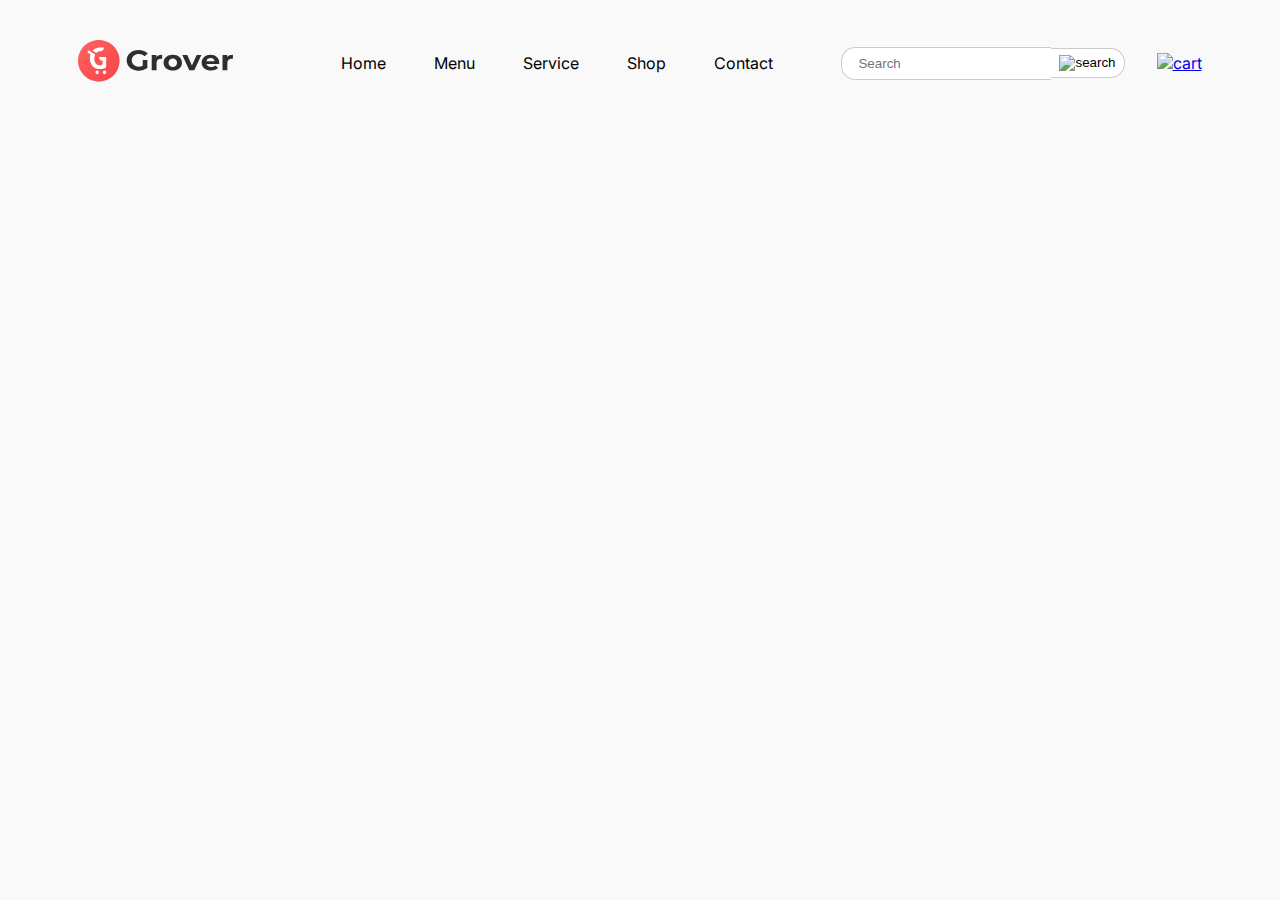
==== index.html @ 5255e9ad "enable toggle menu" ====
<!DOCTYPE html>
<html lang="en">
  <head>
    <meta charset="UTF-8" />
    <meta name="viewport" content="width=device-width, initial-scale=1.0" />
    <title>Grocer</title>
    <link rel="preconnect" href="https://fonts.googleapis.com" />
    <link rel="preconnect" href="https://fonts.gstatic.com" crossorigin />
    <link
      href="https://fonts.googleapis.com/css2?family=Inter:wght@200;300;400&display=swap"
      rel="stylesheet"
    />
    <link rel="preconnect" href="https://fonts.googleapis.com" />
    <link rel="preconnect" href="https://fonts.gstatic.com" crossorigin />
    <link
      href="https://fonts.googleapis.com/css2?family=Inter:wght@200;300;400&family=Poppins:wght@200;300&display=swap"
      rel="stylesheet"
    />
    <link rel="preconnect" href="https://fonts.googleapis.com" />
    <link rel="preconnect" href="https://fonts.gstatic.com" crossorigin />
    <link
      href="https://fonts.googleapis.com/css2?family=Poppins:wght@200;300;400;500;600;700&display=swap"
      rel="stylesheet"
    />
    <link rel="stylesheet" href="/styles.css" />
  </head>
  <body>
    <!-- Navigation -->
    <nav class="nav">
       <div class="nav__container">
        <div class="nav__wrapper">
          <div class="logo">
            <a href="index.html">
              <img src="public\images\logo.svg" alt="logo" />
            </a>
          </div>
          <div class="hamburger">
            <div class="line"></div>
            <div class="line short"></div>
            <div class="line"></div>
          </div>
          <div class="nav-links">
            <ul>
              <li><a href="index.html" class="home__link">Home</a></li>
              <li><a href="products.html">Menu</a></li>
              <li><a href="about.html">Service</a></li>
              <li><a href="about.html">Shop</a></li>
              <li><a href="contact.html">Contact</a></li>
            </ul>
          </div>
          <div class="search-cart">
            <div class="search">
              <input type="text" class="search__input" placeholder="Search" />
              <button class="search-icon">
                <img src="public\images\icon.svg" alt="search" />
              </button>
            </div>
            <div class="cart">
              <a href="#"><img src="public\images\cart.svg" alt="cart"/></a>
            </div>
          </div>
        </div>
       </div>
    </nav>

    <!-- Hero Section -->

    <!-- <div class="hero-section">
      <div class="right-hero-section">
        <div class="intro-feature">
          <p>
            More than Faster
          </p>
          <div>
            <img class="pear" src="public\images\pear.svg" alt="" />
          </div>
        </div>
        <div class="hero-text">
          <div>
            <h1 class="hero-large-text">
              Groceries <br />
              delivered in as <br />
              little as <span class="red-text">2 hours</span>
            </h1>
          </div>
          <div>
            <p class="light-text">
              Grocen atssures fresh grocery every morning to your <br />
              family without getting out in this pandemic.
            </p>
          </div>
        </div>
        <div class="call-to-action">
          <button class="order-button">Order Now</button>
          <div class="play">
            <div class="play-button">
              <button class="play-wrapper">
                <img
                  class="play-button"
                  src="public\images\button-play.png"
                  alt="play-button"
                />
              </button>
            </div>
            <h2>Order Process</h2>
          </div>
        </div>
      </div>
      <div class="hero-image">
        <img src="public\images\heero-image.png" alt="hero-image" />
      </div>
    </div> -->

    <!-- Features Section -->
    <!-- <div class="features">
      <div class="feature-container">
        <div class="feature__intro">
          <p>What we Serve</p>
        </div>
        <div class="feature__intro">
          <h2>
            fruit and vegetable delivered <br />
            to your home
          </h2>
        </div>
        <div class="features__wrapper">
          <div class="feature__item">
            <div class="feature__image">
              <img src="public\images\feature-1.svg" alt="feature-1" />
            </div>
            <div class="feature__text">
              <h3>Free shipping</h3>
              <p>
                Enjoy Order in a hand using the <br />
                fresness of groceries
              </p>
            </div>
          </div>
          <div class="skewed">
            <div class="feature__item" id="middle__box">
              <div class="feature__image">
                <img src="public\images\feature-2.svg" alt="feature-2" />
              </div>
              <div class="feature__text">
                <h3>100% Organic</h3>
                <p>
                  Get your healthy foods & snacks <br />
                  delivered at your doorsteps
                </p>
              </div>
              <div class="skewed__box"></div>
            </div>
          </div>
          <div class="feature__item">
            <div class="feature__image">
              <img src="public\images\feature-3.svg" alt="feature-3" />
            </div>
            <div class="feature__text">
              <h3>Secure checkout</h3>
              <p>
                If you get rotten items - return <br />
                immediately to us.
              </p>
            </div>
          </div>
        </div>
      </div>
    </div> -->

    <!-- Products Section -->
    <!-- <div class="why__choose">
      <div class="right__image">
        <img
          class="choose__image"
          src="public\images\choose-us.png"
          alt="why-choose"
        />
      </div>
      <div class="why__choose__text">
        <h1 class="why__choose__text__title">Why Choose Us?.</h1>
        <h1 class="why__choose__text__subtitle">
          Find Favorites and <br />
          Discover New Ones
        </h1>
        <div class="desc__text__wrapper">
          <span class="styled_choice">Freshness Delivered</span> : Enjoy premium
          quality fruits and vegetables straight to your doorstep, sourced for
          ultimate freshness.

          <span class="styled_choice">Organic & Healthy Choices</span> : Elevate
          your well-being with 100% organic and nutritious foods, delivered
          hassle-free.

          <span class="styled_choice">Fast & Reliable Service</span> :
          Experience the convenience of 2-hour delivery and secure checkout for
          a seamless shopping journey.
        </div>
        <div class="call-to-action-choice">
          <button class="order-button-choice">Explore Now</button>
        </div>
      </div>
    </div> -->

    <!--Delivery Section -->
    <!-- <div class="delivery__section">
      <div class="left__section">
        <div class="intro__feature">
          <h2>HOME DELIVERY</h2>
        </div>
        <div class="intro__title">
          <h3>
            Sit at Home We Will <br />
            Take Care Your Order
          </h3>
        </div>
        <div class="delivery__body__text">
          <p>
            At vero eos et accusamus et iusto odio dignissimos<br />
            ducimus qui blanditiis praesentium voluptatum <br />
            deleniti atque corrupti quos
          </p>
        </div>
        <div class="delivery__callTo__action">
          <button>
            Explore Now
          </button>
        </div>
      </div>
      <div class="right__section">
        <img
          class="cheece__image"
          src="public\images\image and card.png"
          alt="cheese"
        />
        <div class="bike__delivery">
          <img src="public\images\bike-delivery.png" alt="bike-delivery" />
        </div>
      </div>
    </div> -->

    <!-- Call to action Section -->
    <!-- <div class="CTA">
      <div class="CTA__wrapper">
        <div class="phone__photo">
          <img src="public\images\mobile mockup.png" alt="mobile mockup" />
        </div>
        <div class="download__details">
          <div class="download__intro">
            <h3>Download our app</h3>
          </div>
          <div class="download__title">
            <h3>
              Get the Groceries app <br />
              order more easily.
            </h3>
          </div>
          <div class="download__body__text">
            <p>
              Lorem ipsum dolor sit amet, consectetur adipiscing <br />
              elit, sed do eiusmod tempor incididunt ut.
            </p>
          </div>
          <div class="download__callTo__action">
            <button>
              <img src="public\images\app-store.svg" alt="app-store" />
              <h3>App Store</h3>
            </button>
            <button>
              <img src="public\images\play-store.svg" alt="play-store" />
              <h3>
                Play Store
              </h3>
            </button>
          </div>
        </div>
      </div>
    </div> -->

    <!-- Footer -->
    <!-- <footer>
      <div class="footer">
        <div class="footer__links">
          <div>
            <a href="index.html">
              <img src="public\images\logo.svg" alt="logo" />
            </a>
            <p class="footer__text">
              Fast delivery, which is active all<br />
              over the world, serves with many <br />
              transportation vehicles.
            </p>
          </div>
          <div>
            <h3 class="footer__title">Company</h3>
            <div class="footer__links">
              <ul>
                <li><a href="#">About us</a></li>
                <li><a href="#">Blog</a></li>
                <li><a href="#">All Products</a></li>
                <li><a href="#">Locations Map</a></li>
              </ul>
            </div>
          </div>
          <div>
            <h3 class="footer__title">Services</h3>
            <div class="footer__links">
              <ul>
                <li><a href="#">Order tracking</a></li>
                <li><a href="#">Wish list</a></li>
                <li><a href="#">Support</a></li>
                <li><a href="#">My Account</a></li>
              </ul>
            </div>
          </div>
          <div>
            <h3 class="footer__title">Get in Touch</h3>
            <p>
              Subscribe to our weekly Newsletter <br />
              and receive updates via email.
            </p>
            <form action="" class="footer__form">
              <input
                type="email"
                placeholder="Enter your email"
                class="footer__input"
              />
              <button class="footer__button">Subscribe</button>
            </form>
          </div>
        </div>
        <hr />
        <div class="copyright">
          <p>© 2023 Grocer. All Rights Reserved.</p>
          <div class="terms__privacy">
            <a href="#">Terms & Conditions</a>
            <a href="#">Privacy Policy</a>
          </div>
        </div>
      </div>
    </footer> -->

    <!-- Scripts -->
    <script src="index.js"></script>
  </body>
</html>
---- styles.css ----
body {
  margin: 0;
  padding: 0;
  font-family: "inter", sans-serif;
  min-height: 100vh;
  background-color: #f9f9fa;
  overflow-x: hidden;
}

.nav{
  display: flex;
  justify-content: center;
  align-items: center;
}
.nav__container{
  padding-bottom: 2rem;
  max-width: 90%;

}

.nav__wrapper{
display: flex;
justify-content: space-between;
align-items: center;
gap: 14rem;
padding-top: 2rem;
width: 100%;

}
.home__link{
  color: #F55253;
}

.hamburger{
  display: none;
}
.line{
  width: 30px;
  height: 3px;
  background-color:#F55253;
  margin: 5px;
  border-radius: 5px;
}
.hamburger .short{
  width: 24px;
  margin-left: auto; 
}
.search-cart{
  display: flex;
  justify-content: space-between;
  align-items: center;
  gap: 2rem;
}
.search{
  display: flex;
  justify-content: space-between;
  align-items: center;
  gap: 0;
}
.search__input{
  border: 1px solid #ccc;
  padding: 0.5rem 1rem;
  border-top-left-radius: 0.9rem;
  border-bottom-left-radius: 0.9rem;
  outline: none;
  border-right: none;
}

.search-icon{
  padding: 0.4rem 0.5rem;
  border-top-right-radius: 0.9rem;
  border-bottom-right-radius: 0.9rem;
  cursor: pointer;
  border: 1px solid #ccc;
  outline: none;
  background-color: white;
  border-left: none;
}


.nav-links ul {
  display: flex;
  align-items: center;
  justify-content: space-between;
  gap: 1.25rem;
}

.nav-links ul li {
  list-style: none;
  padding-top: 5px;
  padding-bottom: 5px;
  padding-left: 1.25rem;
  padding-right: 1.25rem;
}
.nav-links ul a {
  text-decoration: none;
  color: black;
}

.nav-links ul li a {
  text-decoration: none;
  color: black;
}

.home-title {
  margin-left: 9%;
  margin-top: 50px;
}
.intro-feature{
  display: flex;
  justify-content: space-between;
  align-items: center;
  max-width: 14rem;
  gap: 1rem;
  background: #FDECEC;
  padding-left: 1rem;
  padding-right: 1rem;
  position: relative;
  border-radius: 1.5rem;
  font-family: Poppins;
  font-style: normal;
  font-weight: 500;

}
.pear{
position: absolute;
top: 0.5rem;
right: 0.5rem;
}
.hero-section{
  display: flex;
  justify-content: space-between;
  align-items: center;
  gap: 9rem;
  margin-top: 5rem;
  padding-bottom: 4.8rem;
  max-width: 80%;
  margin: 0 auto;
 
}
.right-hero-section{
  display: flex;
  flex-direction: column;
 
}
.red-text{
  color: #F54748;
}
.hero-large-text{
color: #2E2E2E;
font-family: Poppins;
font-size: 4.6rem;
font-style: normal;
font-weight: 700;
line-height: 88px; /* 118.919% */
letter-spacing: -0.74px;
}

.light-text{
  color: #676767;
font-family: Poppins;
font-size: 1.1rem;
font-style: normal;
font-weight: 400;
line-height: 30px; /* 166.667% */
letter-spacing: 0.09px;
}
.call-to-action{
  display: flex;
  justify-content: space-between;
  align-items: center;
  margin-top: 5rem;
}
.order-button{
  background: #F86061;
border-radius: 1.5rem;
padding: 1rem 2rem;
color: white;
border: none;
}

.play-button{
  border-radius: 50%;
  width: 70px;
height: 70px;
flex-shrink: 0;
border: none;
}

.play-wrapper{
  background:#ffffff;
  border:none
}
.play{
  display: flex;
  padding-right: 6rem;
}
.features{
  background: #FEF5F5; 
  padding-top: 6.25rem;
  padding-bottom: 8.25rem;
}

.feature-container{
  max-width: 80%;
  margin: 0 auto;
}
.feature__intro{
 text-align: center;
}
.feature__intro p{
  color: #F54748;
}
.feature__intro h2{
  color: #2E2E2E;
text-align: center;
font-family: Poppins;
font-size: 2.5rem;
font-style: normal;
font-weight: 700;
line-height: 54px; /* 135% */
text-transform: capitalize;
}
.features__wrapper{
  display: flex;
  justify-content: center;
  gap: 14rem;
  align-items:center;
}
.feature__item{
  background-color: #ffffff;
  display: flex;
  flex-direction: column;
  justify-content: center;
  align-items: center;
  padding-top: 3.3rem;
  padding-bottom: 3.3rem;
  height: 100%;
  border-radius: 0.9rem;
  border-radius: 12px;
box-shadow: 0px 40px 120px 0px rgba(50, 8, 8, 0.06);
position: relative;
}
.feature__image{
  margin-left: auto;
  margin-right: auto;
}
.feature__image img{
  width: 80px;
  height: 70px;
}
.feature__text{
  text-align: center;
  padding-left: 1.5rem;
  padding-right: 1.5rem;
  padding-bottom: 1.5rem;
}
#middle__box {
 position: relative;
}
.skewed__box {
  position: absolute;
  border-radius: 0.75rem;
  width: 310px;
  height: 334px;
  top: 0;
  left: 1rem;
  transform: rotate(-3deg);
  z-index: -1;
}

.skewed__box::before {
  content: "";
  position: absolute;
  top: 0;
  left: 0;
  width: 100%;
  height: 100%;
  border-radius: inherit;
  background: #FE6A6A;
  z-index: -1;
}

.why__choose{
  display: flex;
  max-width: 80%;
  margin: 0 auto;
  padding-top: 5.5rem;
  gap: 9rem;
  align-items: center;
  padding-bottom: 5.5rem;
}
.choose__image{
  margin-left: auto;
  margin-right: auto;
  max-width: 48rem;
  max-height: 32rem;
  border-radius: 2rem;
}
.why__choose__text__title{
  color: #03A66B;
  font-family: Poppins;
  font-size: 1.5rem;
  font-style: normal;
  font-weight: 700;
  line-height: 54px; /* 135% */
  text-transform: capitalize;
}

.why__choose__text__subtitle{
  color: #2E2E2E;
font-family: Poppins;
font-size: 40px;
font-style: normal;
font-weight: 700;
line-height: 54px; /* 135% */
text-transform: capitalize;
}
 .desc__text__wrapper{
  max-width: 30rem;
 }

.styled_choice{
  color: #F54748;
}
.order-button-choice{
  background: #F86061;
  border-radius: 1rem;
  padding: 1rem 2rem;
  color: white;
  border: none;
  margin-top: 2rem;
}

/* deliver section */
.delivery__section{
  display: flex;
  max-width: 80%;
  margin: 0 auto;
  padding-top: 5.5rem;
  gap: 9rem;
  align-items: center;
  padding-bottom: 5.5rem;
}
.intro__feature{
  color: #F9BA45;
  font-family: "inter", sans-serif;
font-size: 1.1rem;
font-style: normal;
font-weight: 400;
line-height: 24px; /* 133.333% */
letter-spacing: 0.18px;
}
.intro__title{
  color: #2E2E2E;
font-family: Poppins;
font-size: 2.5rem;
font-style: normal;
font-weight: 700;
line-height: 54px; /* 135% */
text-transform: capitalize;
}
.delivery__body__text{
  color: #676767;
font-family: Poppins;
font-size: 1.13rem;
font-style: normal;
font-weight: 400;
line-height: 1.8rem; /* 166.667% */
}
.delivery__callTo__action button{
  border-radius: 12px;
border: 1.5px solid #F86061;
padding: 1rem 2rem;
margin-top: 2rem;
background-color: #ffffff;
}
.cheese__image{
  max-width: 42.7rem;
  max-height: 41.4rem;
}
.right__section{
  position: relative;
}
.bike__delivery{
  position: absolute;
  width: 10.4rem;
  height: 14rem;
  top: 7rem;
  left: -8rem;
}

/* Call to Action Section */
.CTA{
 
    background: #FEF5F5; 
    padding-top: 6.25rem;
    padding-bottom: 8.25rem;
}
.CTA__wrapper{
  max-width: 80%;
    margin: 0 auto;
    display: flex;
    justify-content: center;
    align-items: center;
    gap: 30rem;
}
.download__intro{
color: #F54748;
font-family: "inter", sans-serif;
font-size: 1.1rem;
font-style: normal;
font-weight: 400;
line-height: 24px; /* 133.333% */
letter-spacing: 0.18px;
}
.download__title{
  color: #2E2E2E;
  font-family: Poppins;
  font-size: 2.5rem;
  font-style: normal;
  font-weight: 700;
  line-height: 54px; /* 135% */
  text-transform: capitalize;
}
.download__body__text{
  color: #676767;
font-family: Poppins;
font-size: 1.13rem;
font-style: normal;
font-weight: 400;
line-height: 1.8rem; /* 166.667% */
}
.download__callTo__action{
  display: flex;
  justify-content: space-between;
  align-items: center;
  gap: 2rem;
}
.download__callTo__action button{
  border-radius: 12px;
  border: 1.5px solid #EEDCDC;
  background: #FEF5F5; 
  padding: 0.6rem 2rem;
  display: flex;
  gap: 2rem;
}
.footer{
  max-width: 80%;
  margin: 0 auto;
  padding-top: 6.25rem;
  padding-bottom: 3.25rem;
}
.footer__links{
  display: flex;
  gap: 10rem;
  justify-content: center;
  color: #676767;
  font-family: Poppins;
  padding-bottom: 3rem;
}
/* .footer__title{
  text-align: center;
} */
.footer__links ul{
  display: flex;
  flex-direction: column;
  gap: 1rem;
  padding-left: 0;
}
.footer__links ul li{
  list-style: none;
 
}
.footer__links ul li a{
text-decoration: none;
 color: #676767;
font-family: Poppins;
font-size: 0.9rem;
font-style: normal;
font-weight: 400;
line-height: 1.8rem; /* 166.667% */
}
.footer__form{
  display: flex;
  justify-content: center;
  align-items: center;
  gap: 0;
  margin-top: 2rem;
}

.footer__form input{
 padding: 0.5rem 1rem;
  border-top-left-radius: 1rem;
  border-bottom-left-radius: 1rem;
  outline: none;
  border-right: none;
  border: 1px solid #ccc;
}
.footer__form button{
  padding: 0.5rem 1rem;
  border-top-right-radius: 1rem;
  border-bottom-right-radius: 1rem;
  outline: none;
  border-left: none;
  border: 1px solid #ccc;
  background-color: #FEF5F5;
  cursor: pointer;
}
hr{
  background: #ECECEC;
  opacity: 0.5;
}
.copyright{
  color: #676767;
  display: flex;
  justify-content: center;
  align-items: center;
  gap: 43rem;
  padding-top: 2rem;
}
.terms__privacy{
  display: flex;
  justify-content: center;
  align-items: center;
  gap: 2rem;
}
.terms__privacy a{
  text-decoration: none;
  color: #676767;
}
 

@media (max-width: 1536px){
  .nav__wrapper{
    gap: 5rem;
  }
  .nav-links ul{
    gap: 0.7rem;
  }
  .search-cart{

  }
}


@media (max-width: 1280px){
  .nav__wrapper{
    gap: 3rem;
  }
  .nav-links ul{
    gap: 0.5rem;
  }

  .search-cart{

  }
}

@media (max-width: 1024px){
  .nav__wrapper{
    gap: 2rem;
  }
  .search-cart{
   position: absolute;
   top: 7rem;
   left: 33%;
  }

}

@media (max-width: 768px){
 
}  
 

@media (max-width: 648px){
  .hamburger{
    display: block;
    cursor: pointer;
  }
    .nav__wrapper{
     gap: 8rem;
      
    }
    .nav-links{
      position: fixed;
      top: 0;
      left: 0;
      height: 0;
      width: 100%;
      background-color: #03A66B;
      z-index: -1;
      transition: all 0.5s ease-in;
    }
    .nav-links.open{
      height: 100vh;
    }
    .nav-links ul{
      display: none;
      position: absolute;
      top: 5rem;
      left: 18%;
      display: block;
      text-align: center;
      transition: all 0.5s ease-in;
      opacity: 0;
    }
    
    .nav-links.open ul{
      display: block;
      opacity: 1;
    }

    .nav-links ul li{
      padding: 2rem;
      transition: all 0.3s ease-in;
    }
   
    .nav-links ul li a{
      color: white;
      font-size: 1.5rem;
      line-height: 1.8rem;
    }

    .search-cart{
      display: none;
      position: absolute;
      top: 6rem;
      left: 14%;
     }
}

@media (max-width: 330px){
  .nav__wrapper{
    gap: 6rem;
  }
  .search-cart{
    position: absolute;
    top: 6rem;
    left: 6%;
    width: 10rem;
   }
}  









































.contact-wrapper {
  margin-left: 9%;
  margin-top: 50px;
  width: 35%;
}

.input-fields {
  display: flex;
  flex-wrap: wrap;
  gap: 10px;
  margin-bottom: 10px;
}
#nameField {
  width: 300px;
  height: 30px;
  border-radius: 5px;
  border: 1px solid #ccc;
  padding-left: 10px;
  margin-bottom: 10px;
}
#emailField {
  width: 300px;
  height: 30px;
  border-radius: 5px;
  border: 1px solid #ccc;
  padding-left: 10px;
  margin-bottom: 10px;
}

#messageField {
  width: 98%;
  height: 100px;
  border-radius: 5px;
  border: 1px solid #ccc;
  padding-left: 10px;
  margin-bottom: 2px;
}

#btn {
  width: 100px;
  height: 30px;
  border-radius: 5px;
  border: 1px solid #ccc;
  background-color: #b4e4ff;
  color: white;
  cursor: pointer;
}

#btn:hover {
  background-color: #a3d4f5;
  color: white;
}

/* Media Queries */
@media screen and (max-width: 768px) {
  .contact-wrapper {
    width: 100%;
  }
  #messageField {
    width: 78%;
  }
}
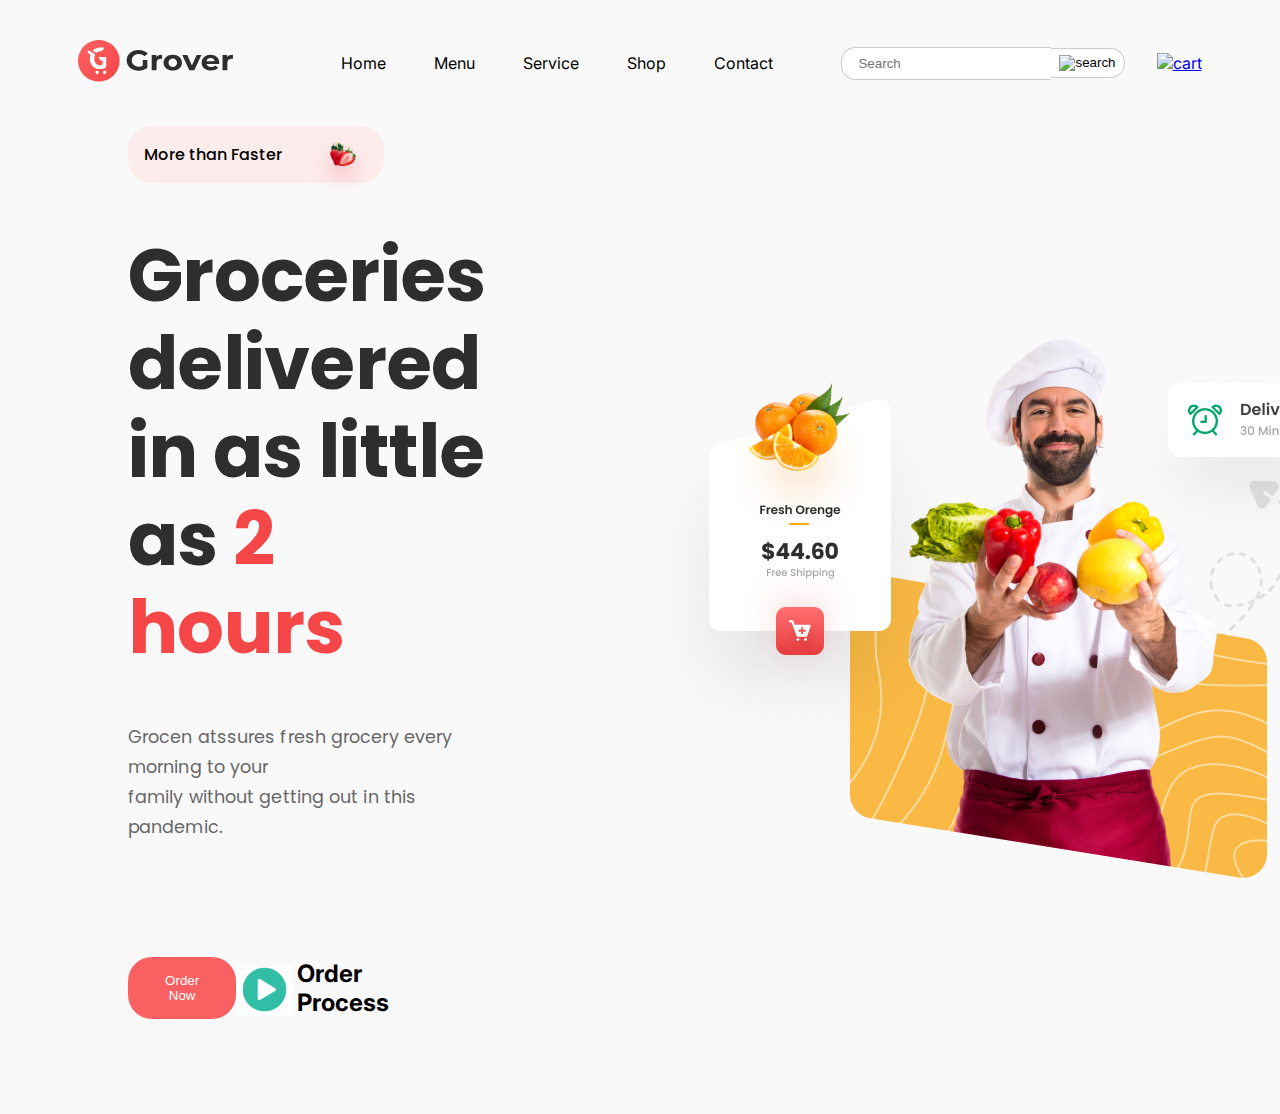
==== commit 41f8f104: "finish up small screen responsiveness" ====
--- a/index.html
+++ b/index.html
@@ -65,7 +65,7 @@
 
     <!-- Hero Section -->
 
-    <!-- <div class="hero-section">
+    <div class="hero-section">
       <div class="right-hero-section">
         <div class="intro-feature">
           <p>
@@ -79,7 +79,7 @@
           <div>
             <h1 class="hero-large-text">
               Groceries <br />
-              delivered in as <br />
+              delivered in as 
               little as <span class="red-text">2 hours</span>
             </h1>
           </div>
@@ -97,7 +97,7 @@
               <button class="play-wrapper">
                 <img
                   class="play-button"
-                  src="public\images\button-play.png"
+                  src="public\images\play-64.png"
                   alt="play-button"
                 />
               </button>
@@ -106,10 +106,10 @@
           </div>
         </div>
       </div>
-      <div class="hero-image">
-        <img src="public\images\heero-image.png" alt="hero-image" />
-      </div>
-    </div> -->
+      <div class="hero-image-wrapper">
+        <img src="public\images\heero-image.png" alt="hero-image"  class="hero-image"/>
+      </div>
+    </div>
 
     <!-- Features Section -->
     <!-- <div class="features">
--- a/styles.css
+++ b/styles.css
@@ -178,23 +178,24 @@
 color: white;
 border: none;
 }
-
+.play{
+  display: flex;
+  padding-right: 6rem;
+  justify-content: center;
+  align-items: center;
+  gap: 1rem;
+}
 .play-button{
-  border-radius: 50%;
-  width: 70px;
-height: 70px;
-flex-shrink: 0;
-border: none;
+  width: 45px;
+ height: 45px;
 }
 
 .play-wrapper{
   background:#ffffff;
-  border:none
-}
-.play{
-  display: flex;
-  padding-right: 6rem;
-}
+  border:none;
+ 
+}
+
 .features{
   background: #FEF5F5; 
   padding-top: 6.25rem;
@@ -591,7 +592,7 @@
       width: 100%;
       background-color: #03A66B;
       z-index: -1;
-      transition: all 0.5s ease-in;
+      transition: all 0.3s ease-in;
     }
     .nav-links.open{
       height: 100vh;
@@ -624,11 +625,62 @@
     }
 
     .search-cart{
-      display: none;
       position: absolute;
       top: 6rem;
       left: 14%;
      }
+     .search-cart.open{
+        display: none;
+     }
+     .hero-section{
+       margin-top: 2rem;
+       flex-direction: column;
+        gap: 2rem;
+     }
+     .hero-large-text{
+        font-size: 2.5rem;
+        line-height: 2.8rem;
+      
+     }
+     .intro-feature{
+       display: none;
+     }
+     .hero-text{
+        display: flex;
+        flex-direction: column;
+        justify-content: center;
+        align-items: center;
+     }
+     .light-text{
+       font-size: 0.8rem;
+       max-width: 18rem;
+       line-height: 1.1rem;
+     }
+     .call-to-action{
+      margin-top: 1.5rem;
+     }
+      .order-button{
+        padding: 0.5rem 1.5rem;
+        font-size: 0.7rem;
+      }
+      .play{
+        padding-right: 0;
+      }
+      .play-button{
+        width: 35px;
+        height: 35px;
+      }
+      .play h2{
+        font-size: 1rem;
+        line-height: 1.8rem;
+      }
+      .hero-image-wrapper{
+        padding: 0 12rem;
+      }
+      .hero-image{
+        width: 28.5rem;
+        height: 20.7rem;
+      }
 }
 
 @media (max-width: 330px){
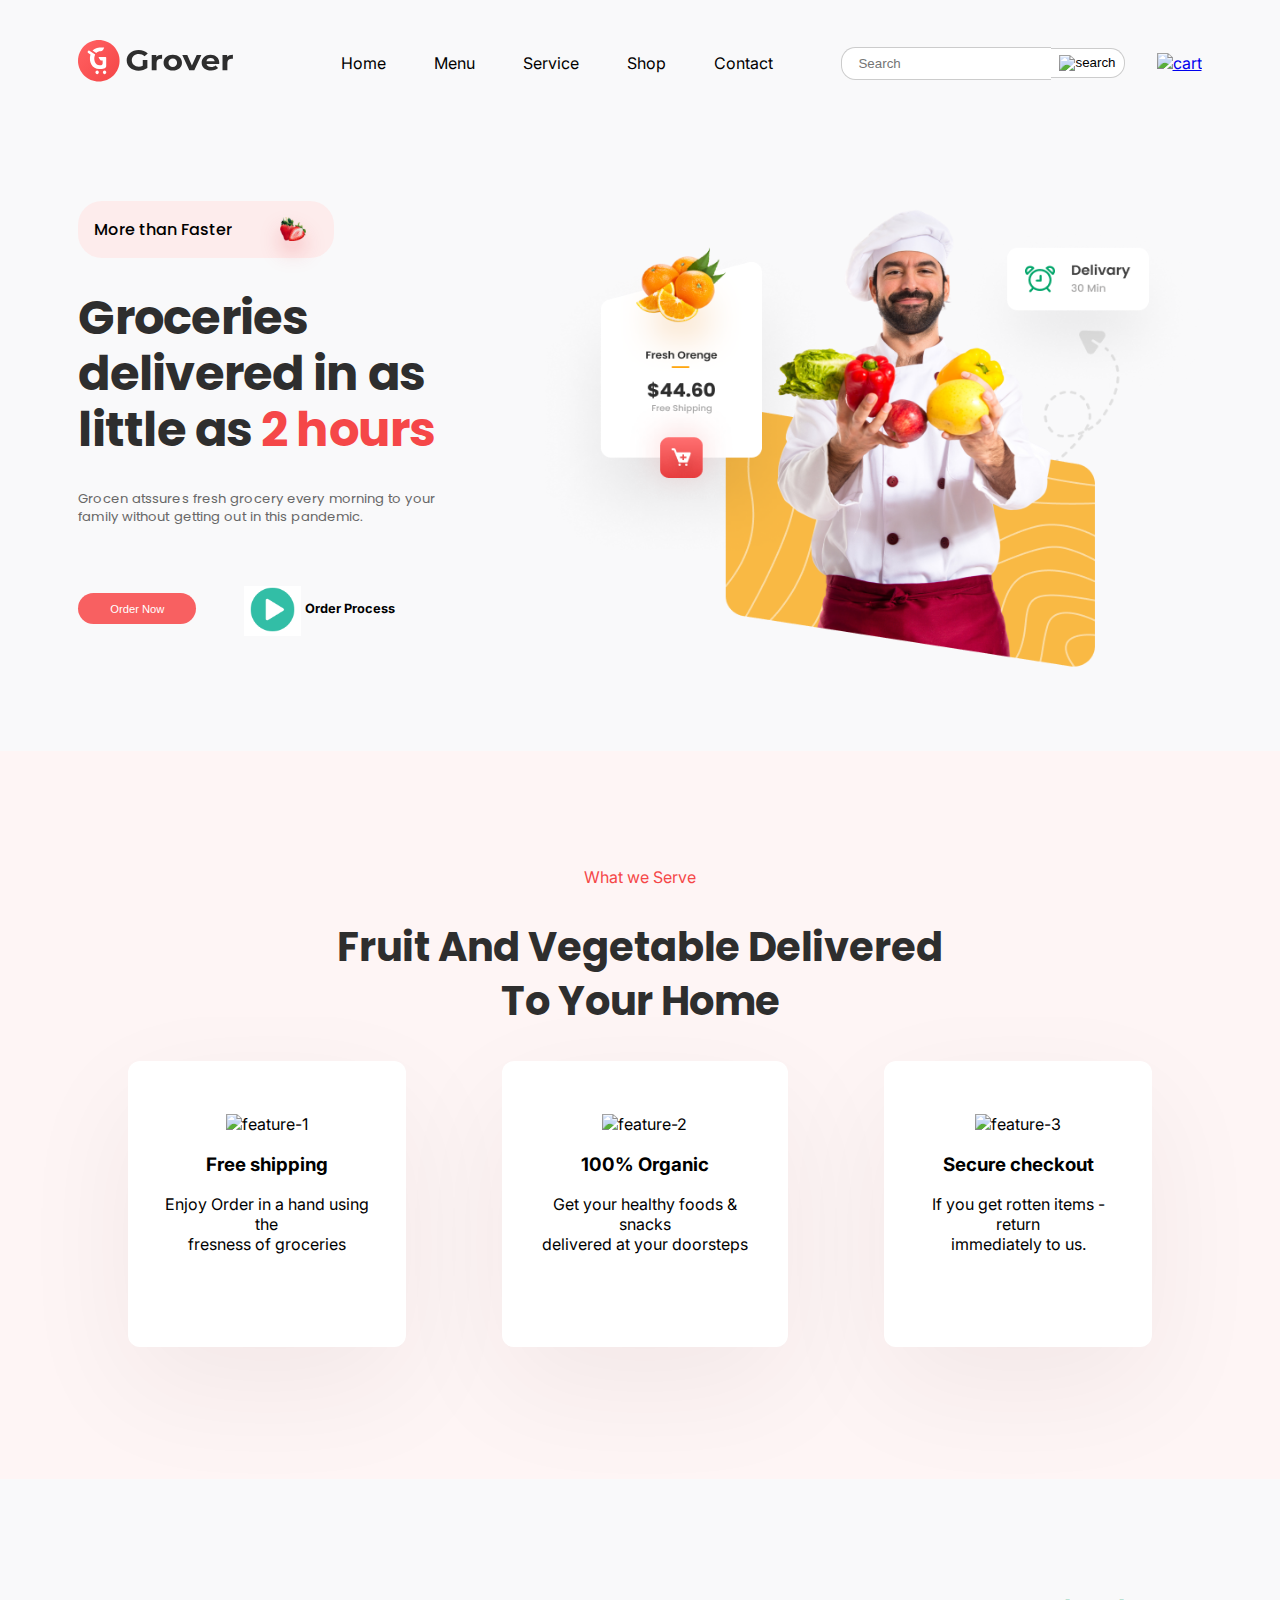
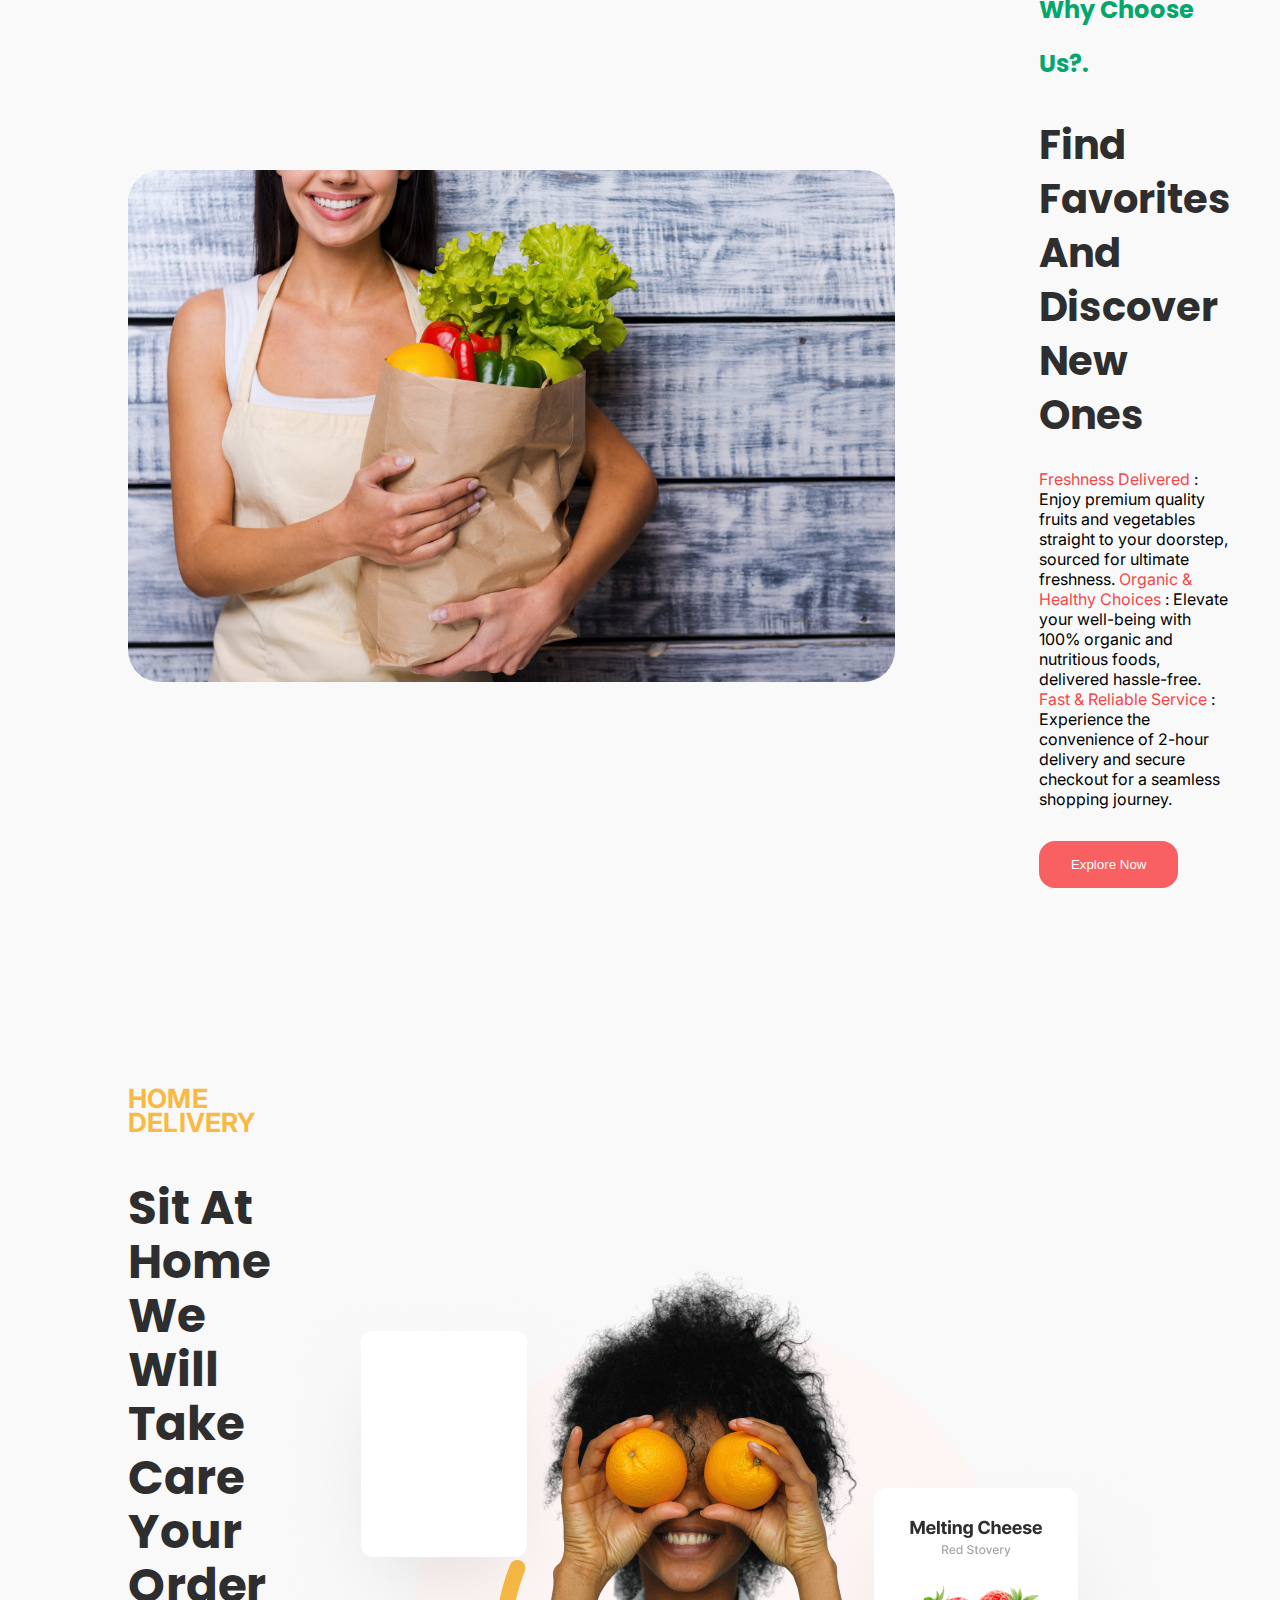
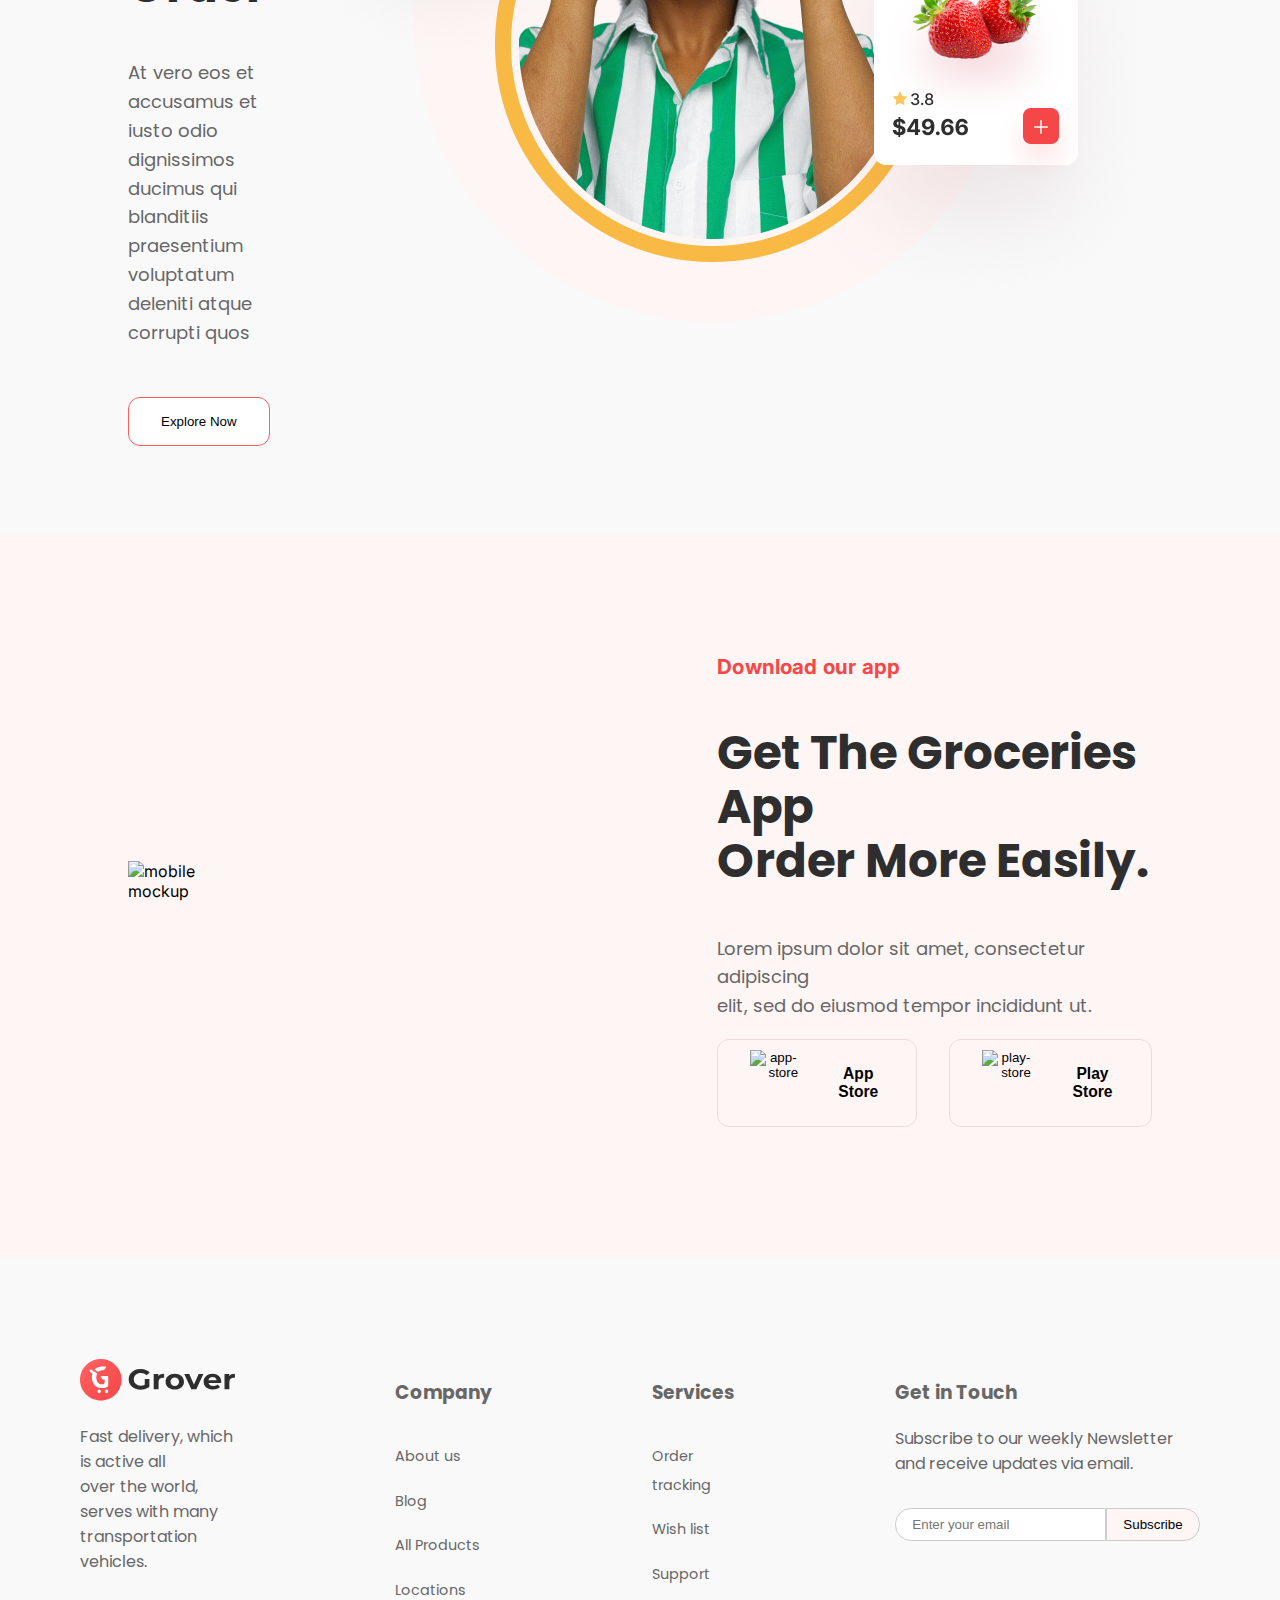
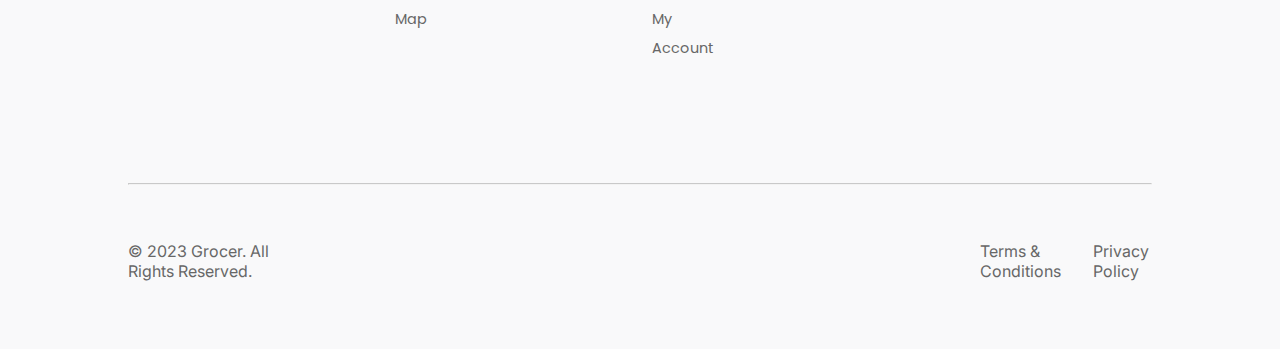
==== commit b2c43a6b: "removed skewed box in features section" ====
--- a/index.html
+++ b/index.html
@@ -112,7 +112,7 @@
     </div>
 
     <!-- Features Section -->
-    <!-- <div class="features">
+    <div class="features">
       <div class="feature-container">
         <div class="feature__intro">
           <p>What we Serve</p>
@@ -124,7 +124,7 @@
           </h2>
         </div>
         <div class="features__wrapper">
-          <div class="feature__item">
+          <div class="feature__item one">
             <div class="feature__image">
               <img src="public\images\feature-1.svg" alt="feature-1" />
             </div>
@@ -151,7 +151,7 @@
               <div class="skewed__box"></div>
             </div>
           </div>
-          <div class="feature__item">
+          <div class="feature__item three">
             <div class="feature__image">
               <img src="public\images\feature-3.svg" alt="feature-3" />
             </div>
@@ -165,10 +165,10 @@
           </div>
         </div>
       </div>
-    </div> -->
+    </div>
 
     <!-- Products Section -->
-    <!-- <div class="why__choose">
+    <div class="why__choose">
       <div class="right__image">
         <img
           class="choose__image"
@@ -199,10 +199,10 @@
           <button class="order-button-choice">Explore Now</button>
         </div>
       </div>
-    </div> -->
+    </div>
 
     <!--Delivery Section -->
-    <!-- <div class="delivery__section">
+    <div class="delivery__section">
       <div class="left__section">
         <div class="intro__feature">
           <h2>HOME DELIVERY</h2>
@@ -236,10 +236,10 @@
           <img src="public\images\bike-delivery.png" alt="bike-delivery" />
         </div>
       </div>
-    </div> -->
+    </div>
 
     <!-- Call to action Section -->
-    <!-- <div class="CTA">
+    <div class="CTA">
       <div class="CTA__wrapper">
         <div class="phone__photo">
           <img src="public\images\mobile mockup.png" alt="mobile mockup" />
@@ -274,10 +274,10 @@
           </div>
         </div>
       </div>
-    </div> -->
+    </div>
 
     <!-- Footer -->
-    <!-- <footer>
+    <footer>
       <div class="footer">
         <div class="footer__links">
           <div>
@@ -337,7 +337,7 @@
           </div>
         </div>
       </div>
-    </footer> -->
+    </footer>
 
     <!-- Scripts -->
     <script src="index.js"></script>
--- a/styles.css
+++ b/styles.css
@@ -11,6 +11,7 @@
   display: flex;
   justify-content: center;
   align-items: center;
+  margin-bottom: 2rem;
 }
 .nav__container{
   padding-bottom: 2rem;
@@ -129,7 +130,7 @@
 }
 .hero-section{
   display: flex;
-  justify-content: space-between;
+  justify-content: center;
   align-items: center;
   gap: 9rem;
   margin-top: 5rem;
@@ -152,7 +153,7 @@
 font-size: 4.6rem;
 font-style: normal;
 font-weight: 700;
-line-height: 88px; /* 118.919% */
+line-height: 80px; /* 118.919% */
 letter-spacing: -0.74px;
 }
 
@@ -169,7 +170,7 @@
   display: flex;
   justify-content: space-between;
   align-items: center;
-  margin-top: 5rem;
+  margin-top: 3rem;
 }
 .order-button{
   background: #F86061;
@@ -236,11 +237,10 @@
   align-items: center;
   padding-top: 3.3rem;
   padding-bottom: 3.3rem;
-  height: 100%;
   border-radius: 0.9rem;
   border-radius: 12px;
-box-shadow: 0px 40px 120px 0px rgba(50, 8, 8, 0.06);
-position: relative;
+  box-shadow: 0px 40px 120px 0px rgba(50, 8, 8, 0.06);
+ 
 }
 .feature__image{
   margin-left: auto;
@@ -255,31 +255,6 @@
   padding-left: 1.5rem;
   padding-right: 1.5rem;
   padding-bottom: 1.5rem;
-}
-#middle__box {
- position: relative;
-}
-.skewed__box {
-  position: absolute;
-  border-radius: 0.75rem;
-  width: 310px;
-  height: 334px;
-  top: 0;
-  left: 1rem;
-  transform: rotate(-3deg);
-  z-index: -1;
-}
-
-.skewed__box::before {
-  content: "";
-  position: absolute;
-  top: 0;
-  left: 0;
-  width: 100%;
-  height: 100%;
-  border-radius: inherit;
-  background: #FE6A6A;
-  z-index: -1;
 }
 
 .why__choose{
@@ -539,8 +514,40 @@
   .nav-links ul{
     gap: 0.7rem;
   }
-  .search-cart{
-
+  .hero-section{
+    gap: 0.4rem;
+  }
+  .hero-large-text{
+    font-size: 3rem;
+    line-height: 3.5rem;
+  }
+  .light-text{
+    font-size: 0.82rem;
+    line-height: 1.1rem;
+  }
+  .hero-image{
+    width: 42rem;
+    height: 32rem;
+  }
+  .call-to-action{
+    gap: 3rem;
+  }
+  .order-button{
+    padding: 0.6rem 2rem;
+    font-size: 0.7rem;
+    white-space: nowrap;
+  }
+  .play{
+    padding-right: 8rem;
+  }
+ 
+  .play h2{
+    font-size: 0.8rem;
+    line-height: 1rem;
+    white-space: nowrap;
+  }
+  .features__wrapper{
+    gap: 6rem;
   }
 }
 
@@ -553,9 +560,7 @@
     gap: 0.5rem;
   }
 
-  .search-cart{
-
-  }
+
 }
 
 @media (max-width: 1024px){
@@ -564,10 +569,47 @@
   }
   .search-cart{
    position: absolute;
-   top: 7rem;
-   left: 33%;
-  }
-
+   top: 9rem;
+   left: 53%;
+  }
+  .hero-section{
+    gap: -2rem;
+  }
+  .hero-large-text{
+    font-size: 2.4rem;
+    line-height: 2.8rem;
+    max-width: 100%;
+  }
+  .intro-feature{
+    position: relative;
+    top: -1.5rem;
+  }
+  .right-hero-section{
+    max-width: 50%;
+  }
+  .hero-image{
+    width: 24rem;
+    height: 20rem;
+  }
+  .light-text{
+    font-size: 0.8rem;
+    line-height: 1.1rem;
+  }
+  .red-text{
+    white-space: nowrap;
+  }
+  .call-to-action{
+    gap: 2rem;
+    margin-top: 1.5rem;
+  }
+  .features__wrapper{
+    gap: 4rem;
+  }
+  .feature__item{
+    padding-top: 2rem;
+    padding-bottom: 2rem;
+    width: 15rem;
+  }
 }
 
 @media (max-width: 768px){
@@ -632,6 +674,9 @@
      .search-cart.open{
         display: none;
      }
+     .right-hero-section{
+      max-width: 100%;
+    }
      .hero-section{
        margin-top: 2rem;
        flex-direction: column;
@@ -653,7 +698,7 @@
      }
      .light-text{
        font-size: 0.8rem;
-       max-width: 18rem;
+       max-width: 98%;
        line-height: 1.1rem;
      }
      .call-to-action{
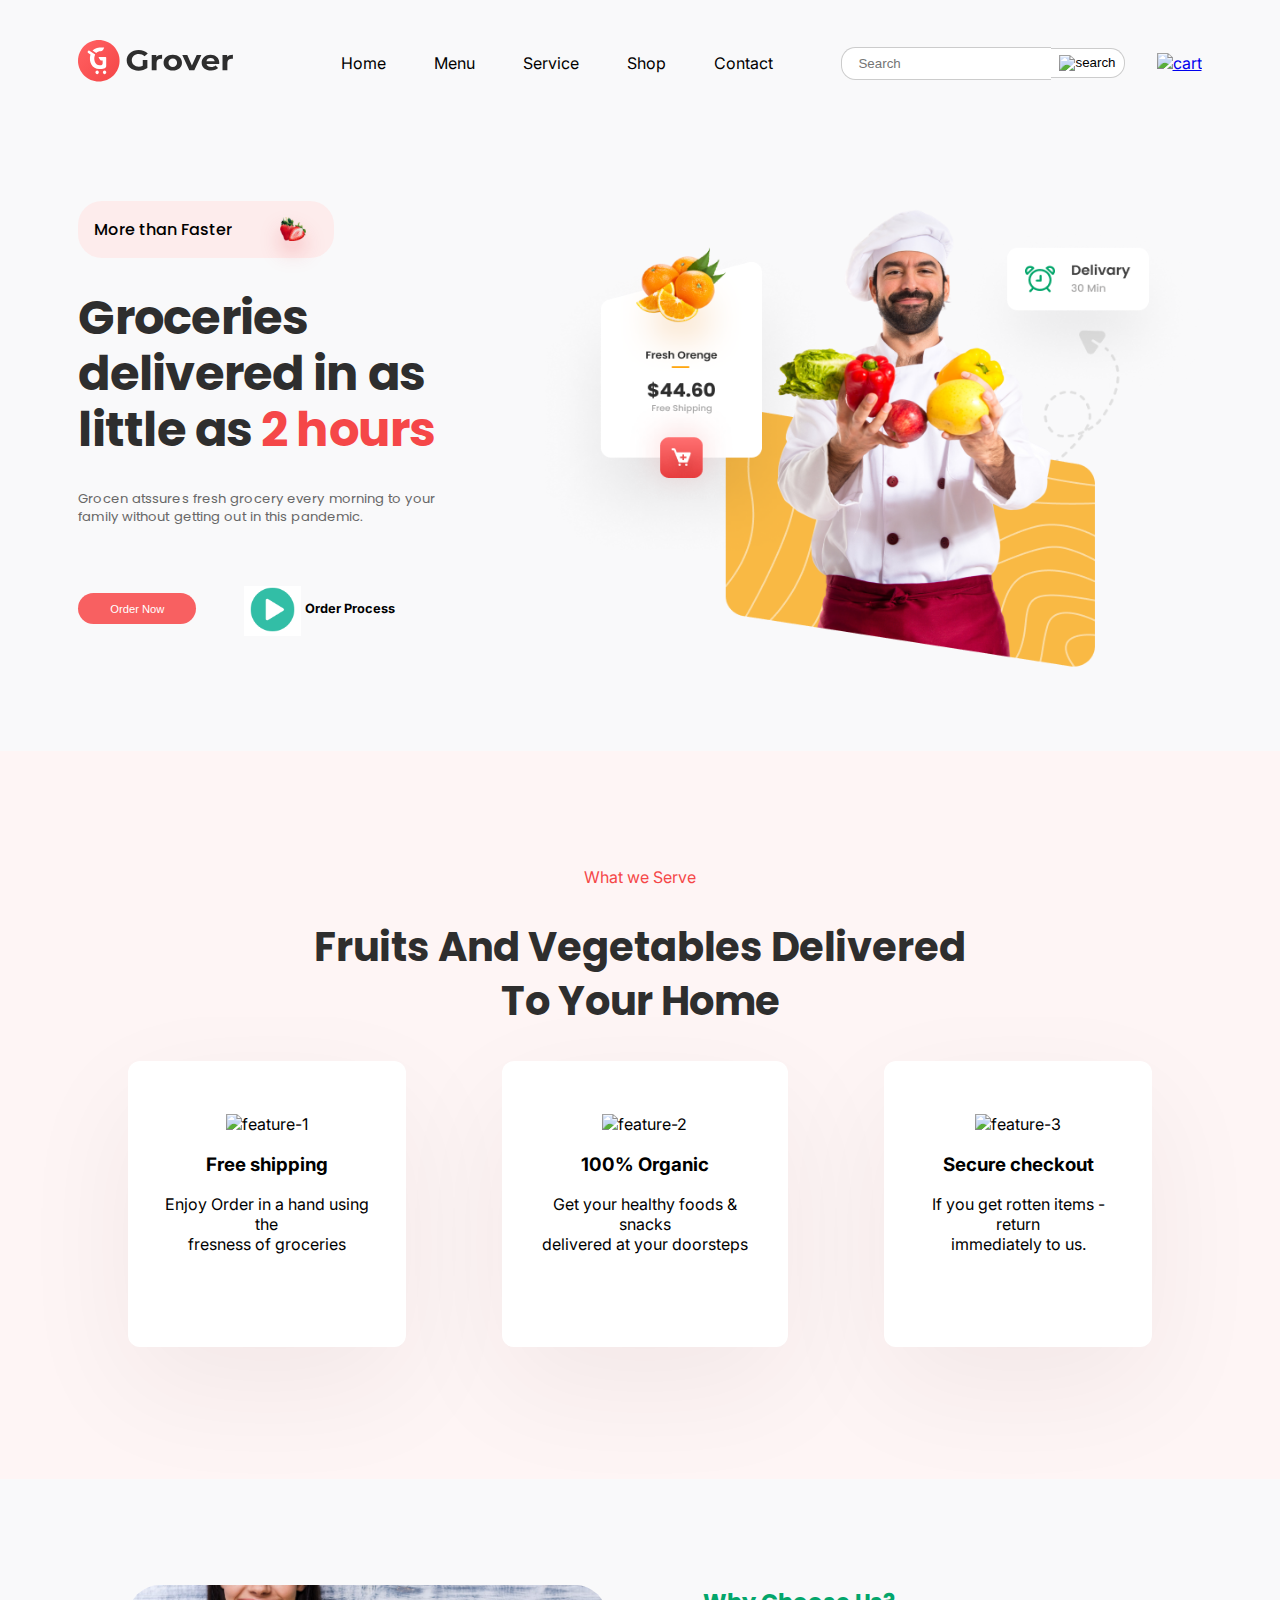
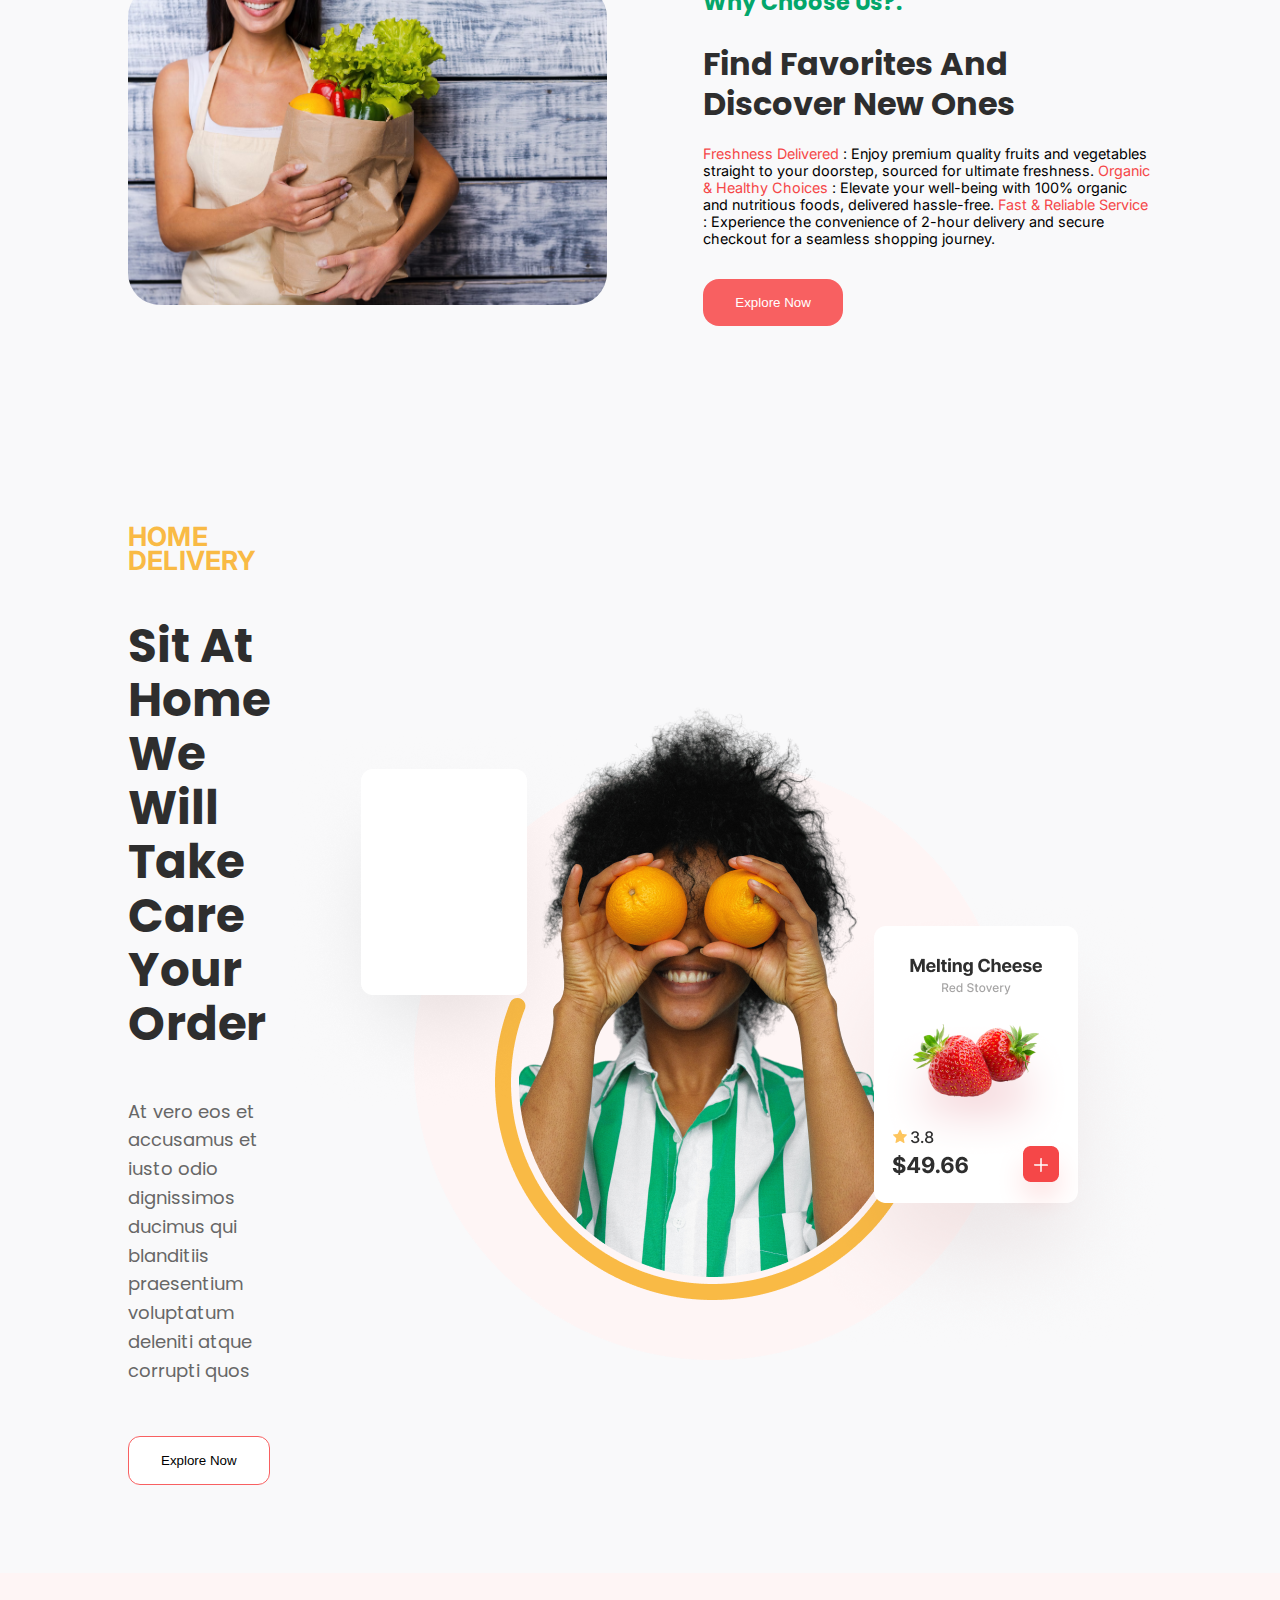
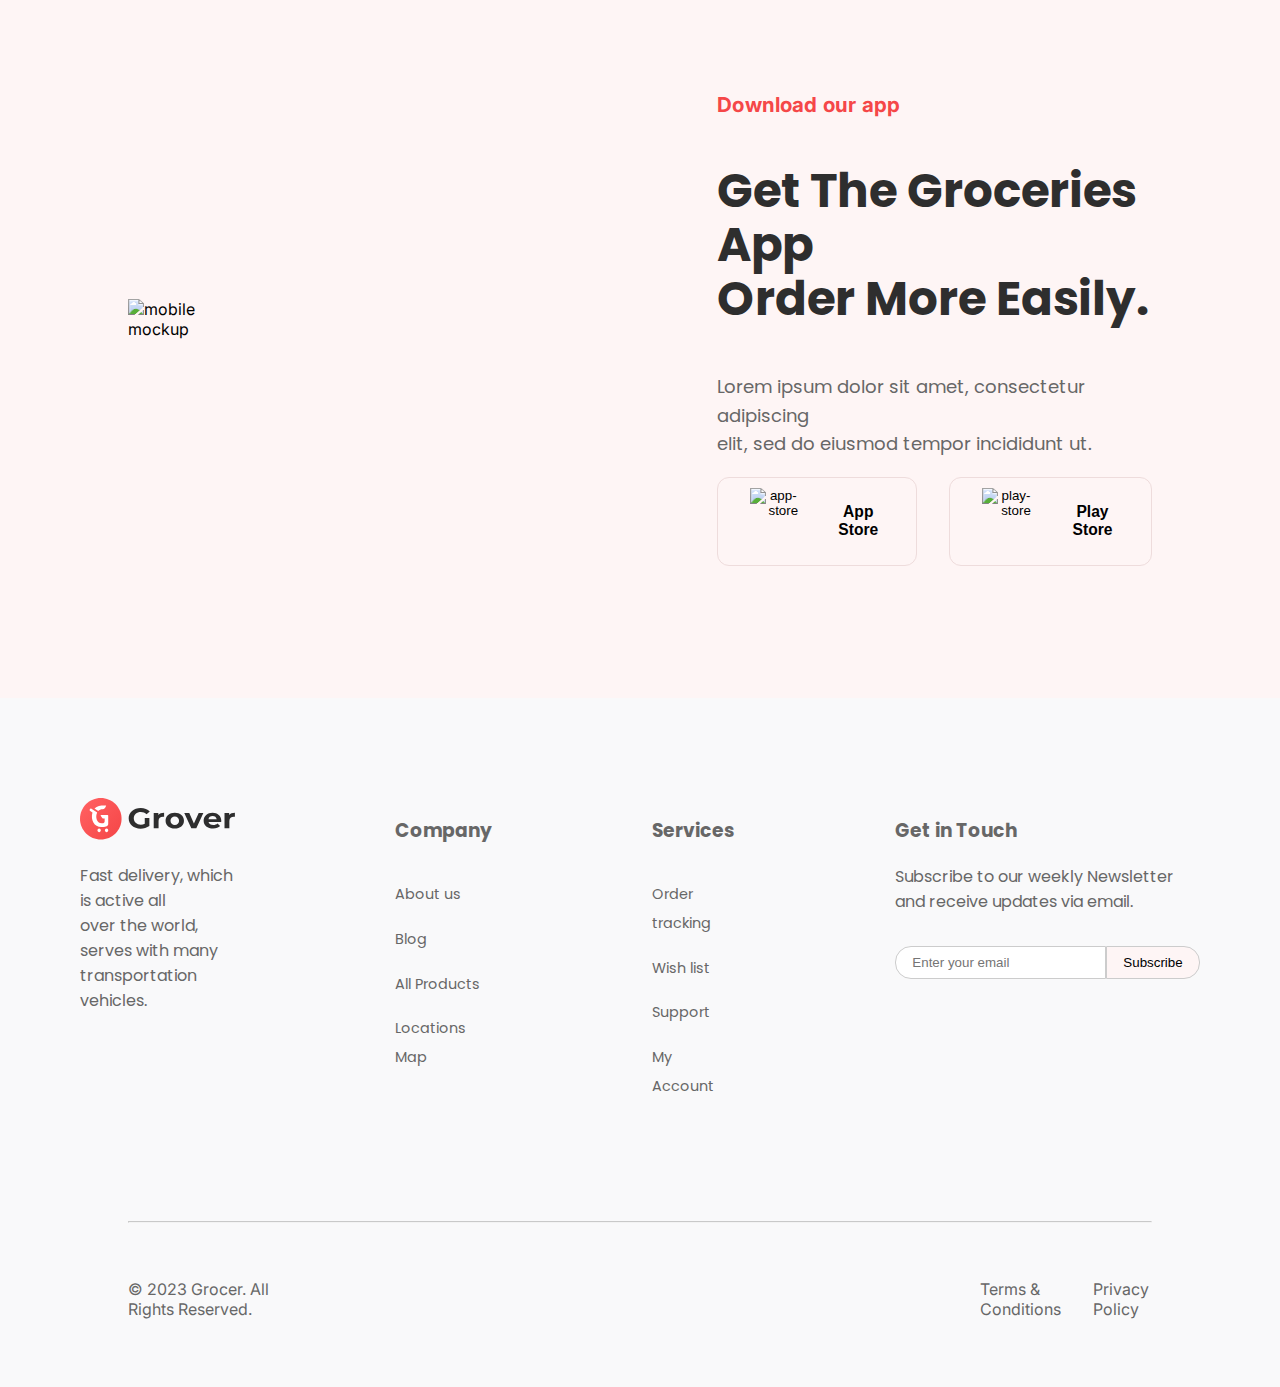
==== commit b006cdf7: "wrap choce section in a container" ====
--- a/index.html
+++ b/index.html
@@ -27,7 +27,7 @@
   <body>
     <!-- Navigation -->
     <nav class="nav">
-       <div class="nav__container">
+      <div class="nav__container">
         <div class="nav__wrapper">
           <div class="logo">
             <a href="index.html">
@@ -60,7 +60,7 @@
             </div>
           </div>
         </div>
-       </div>
+      </div>
     </nav>
 
     <!-- Hero Section -->
@@ -79,8 +79,7 @@
           <div>
             <h1 class="hero-large-text">
               Groceries <br />
-              delivered in as 
-              little as <span class="red-text">2 hours</span>
+              delivered in as little as <span class="red-text">2 hours</span>
             </h1>
           </div>
           <div>
@@ -107,7 +106,11 @@
         </div>
       </div>
       <div class="hero-image-wrapper">
-        <img src="public\images\heero-image.png" alt="hero-image"  class="hero-image"/>
+        <img
+          src="public\images\heero-image.png"
+          alt="hero-image"
+          class="hero-image"
+        />
       </div>
     </div>
 
@@ -119,7 +122,7 @@
         </div>
         <div class="feature__intro">
           <h2>
-            fruit and vegetable delivered <br />
+            fruits and vegetables delivered <br />
             to your home
           </h2>
         </div>
@@ -136,21 +139,20 @@
               </p>
             </div>
           </div>
-          <div class="skewed">
-            <div class="feature__item" id="middle__box">
-              <div class="feature__image">
-                <img src="public\images\feature-2.svg" alt="feature-2" />
-              </div>
-              <div class="feature__text">
-                <h3>100% Organic</h3>
-                <p>
-                  Get your healthy foods & snacks <br />
-                  delivered at your doorsteps
-                </p>
-              </div>
-              <div class="skewed__box"></div>
-            </div>
-          </div>
+
+          <div class="feature__item">
+            <div class="feature__image">
+              <img src="public\images\feature-2.svg" alt="feature-2" />
+            </div>
+            <div class="feature__text">
+              <h3>100% Organic</h3>
+              <p>
+                Get your healthy foods & snacks <br />
+                delivered at your doorsteps
+              </p>
+            </div>
+          </div>
+
           <div class="feature__item three">
             <div class="feature__image">
               <img src="public\images\feature-3.svg" alt="feature-3" />
@@ -168,35 +170,37 @@
     </div>
 
     <!-- Products Section -->
-    <div class="why__choose">
-      <div class="right__image">
-        <img
-          class="choose__image"
-          src="public\images\choose-us.png"
-          alt="why-choose"
-        />
-      </div>
-      <div class="why__choose__text">
-        <h1 class="why__choose__text__title">Why Choose Us?.</h1>
-        <h1 class="why__choose__text__subtitle">
-          Find Favorites and <br />
-          Discover New Ones
-        </h1>
-        <div class="desc__text__wrapper">
-          <span class="styled_choice">Freshness Delivered</span> : Enjoy premium
-          quality fruits and vegetables straight to your doorstep, sourced for
-          ultimate freshness.
-
-          <span class="styled_choice">Organic & Healthy Choices</span> : Elevate
-          your well-being with 100% organic and nutritious foods, delivered
-          hassle-free.
-
-          <span class="styled_choice">Fast & Reliable Service</span> :
-          Experience the convenience of 2-hour delivery and secure checkout for
-          a seamless shopping journey.
-        </div>
-        <div class="call-to-action-choice">
-          <button class="order-button-choice">Explore Now</button>
+    <div class="choice__wrapper">
+      <div class="why__choose">
+        <div class="right__image">
+          <img
+            class="choose__image"
+            src="public\images\choose-us.png"
+            alt="why-choose"
+          />
+        </div>
+        <div class="why__choose__text">
+          <h1 class="why__choose__text__title">Why Choose Us?.</h1>
+          <h1 class="why__choose__text__subtitle">
+            Find Favorites and <br />
+            Discover New Ones
+          </h1>
+          <div class="desc__text__wrapper">
+            <span class="styled_choice">Freshness Delivered</span> : Enjoy
+            premium quality fruits and vegetables straight to your doorstep,
+            sourced for ultimate freshness.
+
+            <span class="styled_choice">Organic & Healthy Choices</span> :
+            Elevate your well-being with 100% organic and nutritious foods,
+            delivered hassle-free.
+
+            <span class="styled_choice">Fast & Reliable Service</span> :
+            Experience the convenience of 2-hour delivery and secure checkout
+            for a seamless shopping journey.
+          </div>
+          <div class="call-to-action-choice">
+            <button class="order-button-choice">Explore Now</button>
+          </div>
         </div>
       </div>
     </div>
--- a/styles.css
+++ b/styles.css
@@ -240,7 +240,7 @@
   border-radius: 0.9rem;
   border-radius: 12px;
   box-shadow: 0px 40px 120px 0px rgba(50, 8, 8, 0.06);
- 
+  height: 100%;
 }
 .feature__image{
   margin-left: auto;
@@ -257,6 +257,11 @@
   padding-bottom: 1.5rem;
 }
 
+.choice__wrapper{
+ display: flex;
+  justify-content: center;
+  align-items: center;
+}
 .why__choose{
   display: flex;
   max-width: 80%;
@@ -549,6 +554,24 @@
   .features__wrapper{
     gap: 6rem;
   }
+  .why__choose{
+    gap: 6rem;
+  }
+  .choose__image{
+    max-width: 30rem;
+    max-height: 20rem;
+  }
+  .why__choose__text__title{
+    font-size: 1.4rem;
+    line-height: 2.5rem;
+  }
+  .why__choose__text__subtitle{
+    font-size: 2rem;
+    line-height: 2.5rem;
+  }
+  .desc__text__wrapper{
+     font-size: 0.9rem;
+  }
 }
 
 
@@ -603,12 +626,12 @@
     margin-top: 1.5rem;
   }
   .features__wrapper{
-    gap: 4rem;
+    gap: 2rem;
   }
   .feature__item{
     padding-top: 2rem;
     padding-bottom: 2rem;
-    width: 15rem;
+    max-height: 14rem;
   }
 }
 
@@ -726,6 +749,14 @@
         width: 28.5rem;
         height: 20.7rem;
       }
+      .features__wrapper{
+        flex-direction: column;
+        gap: 2rem;
+      }
+      .feature__intro h2{
+        font-size: 1.5rem;
+        line-height: 2.8rem;
+      }
 }
 
 @media (max-width: 330px){
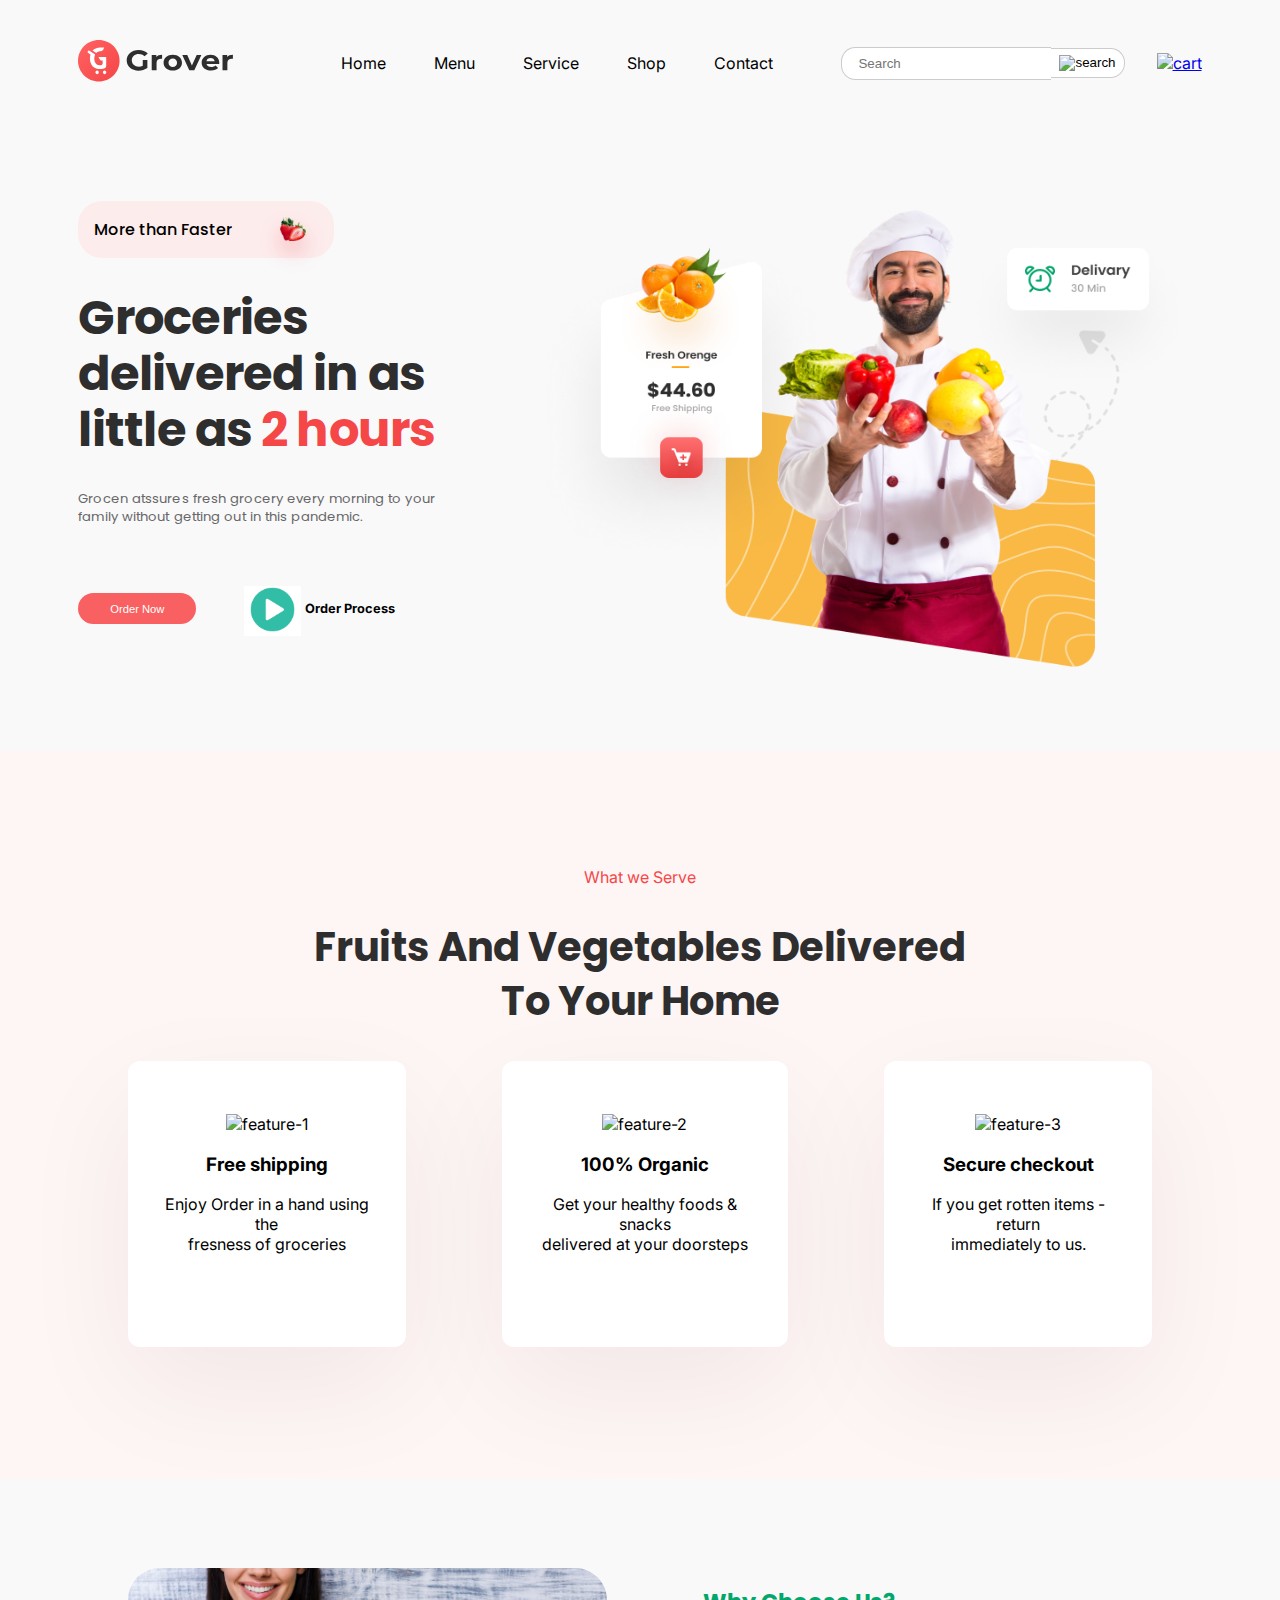
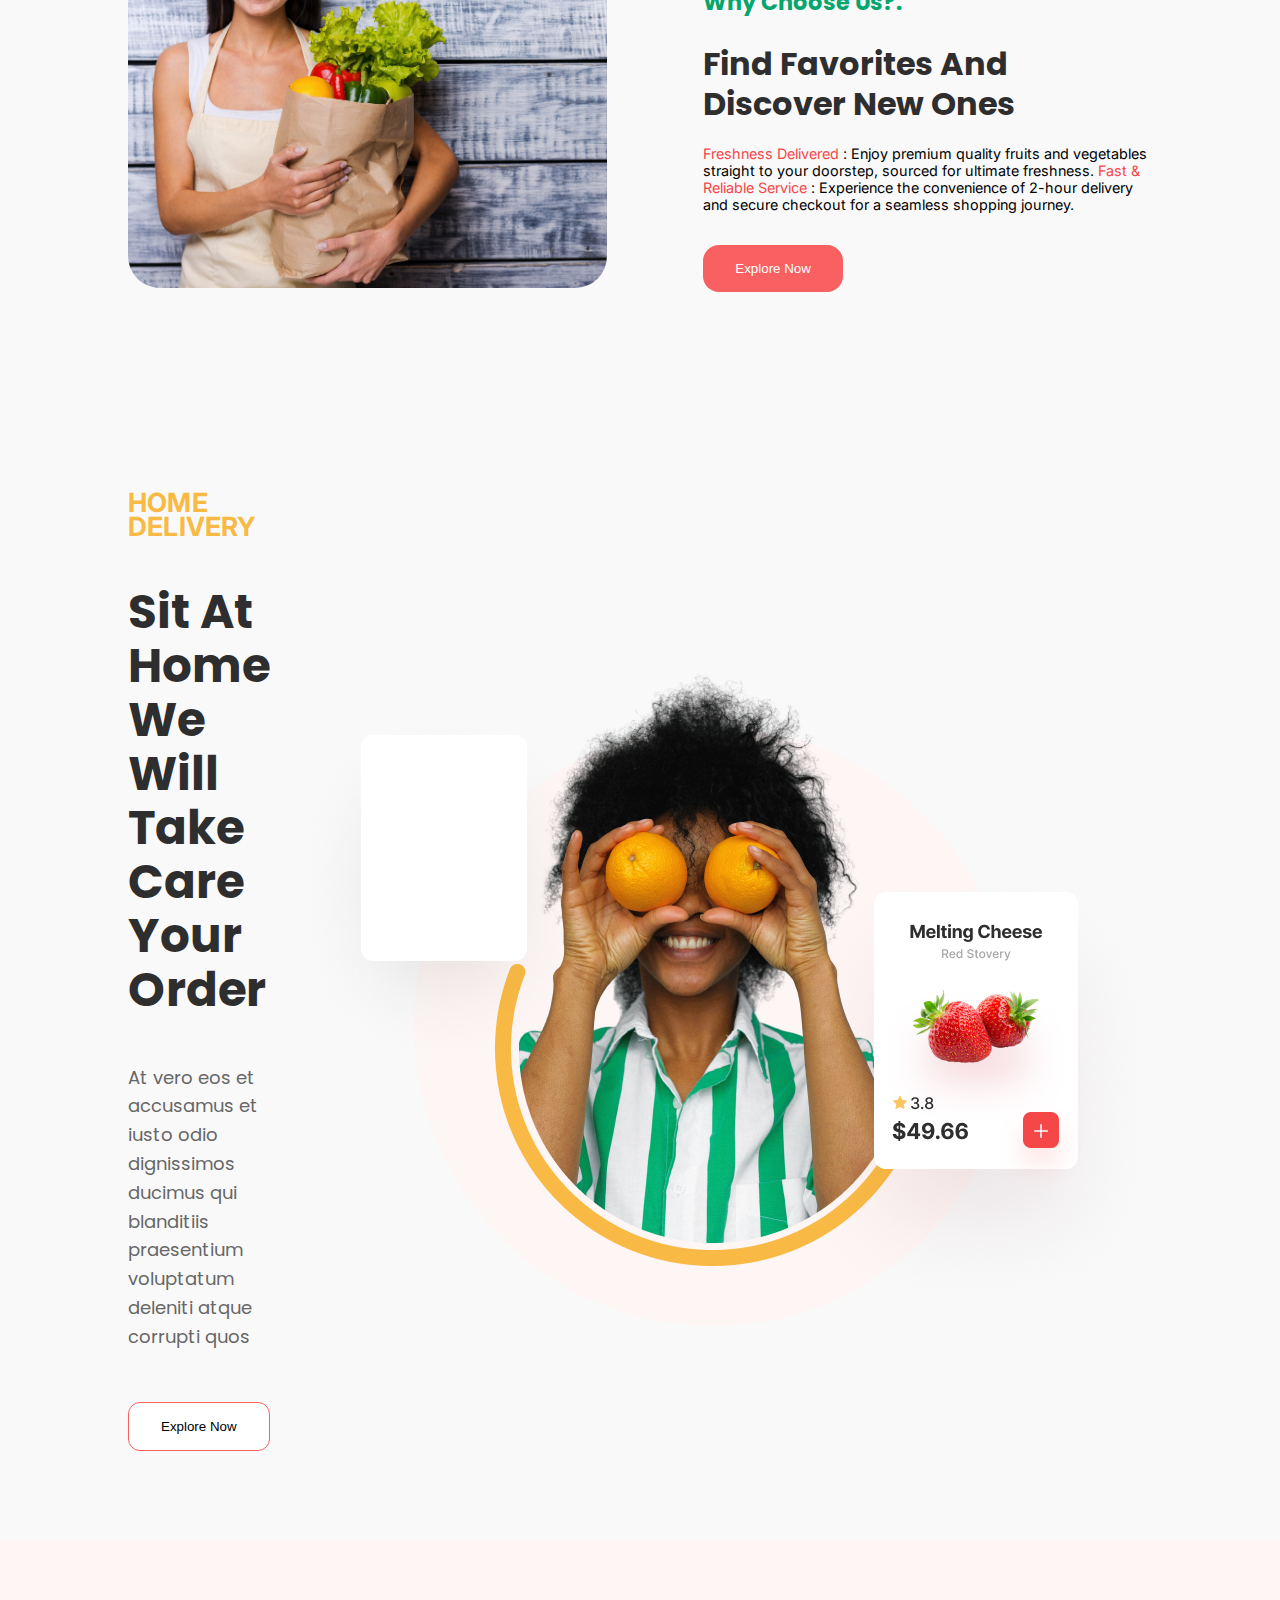
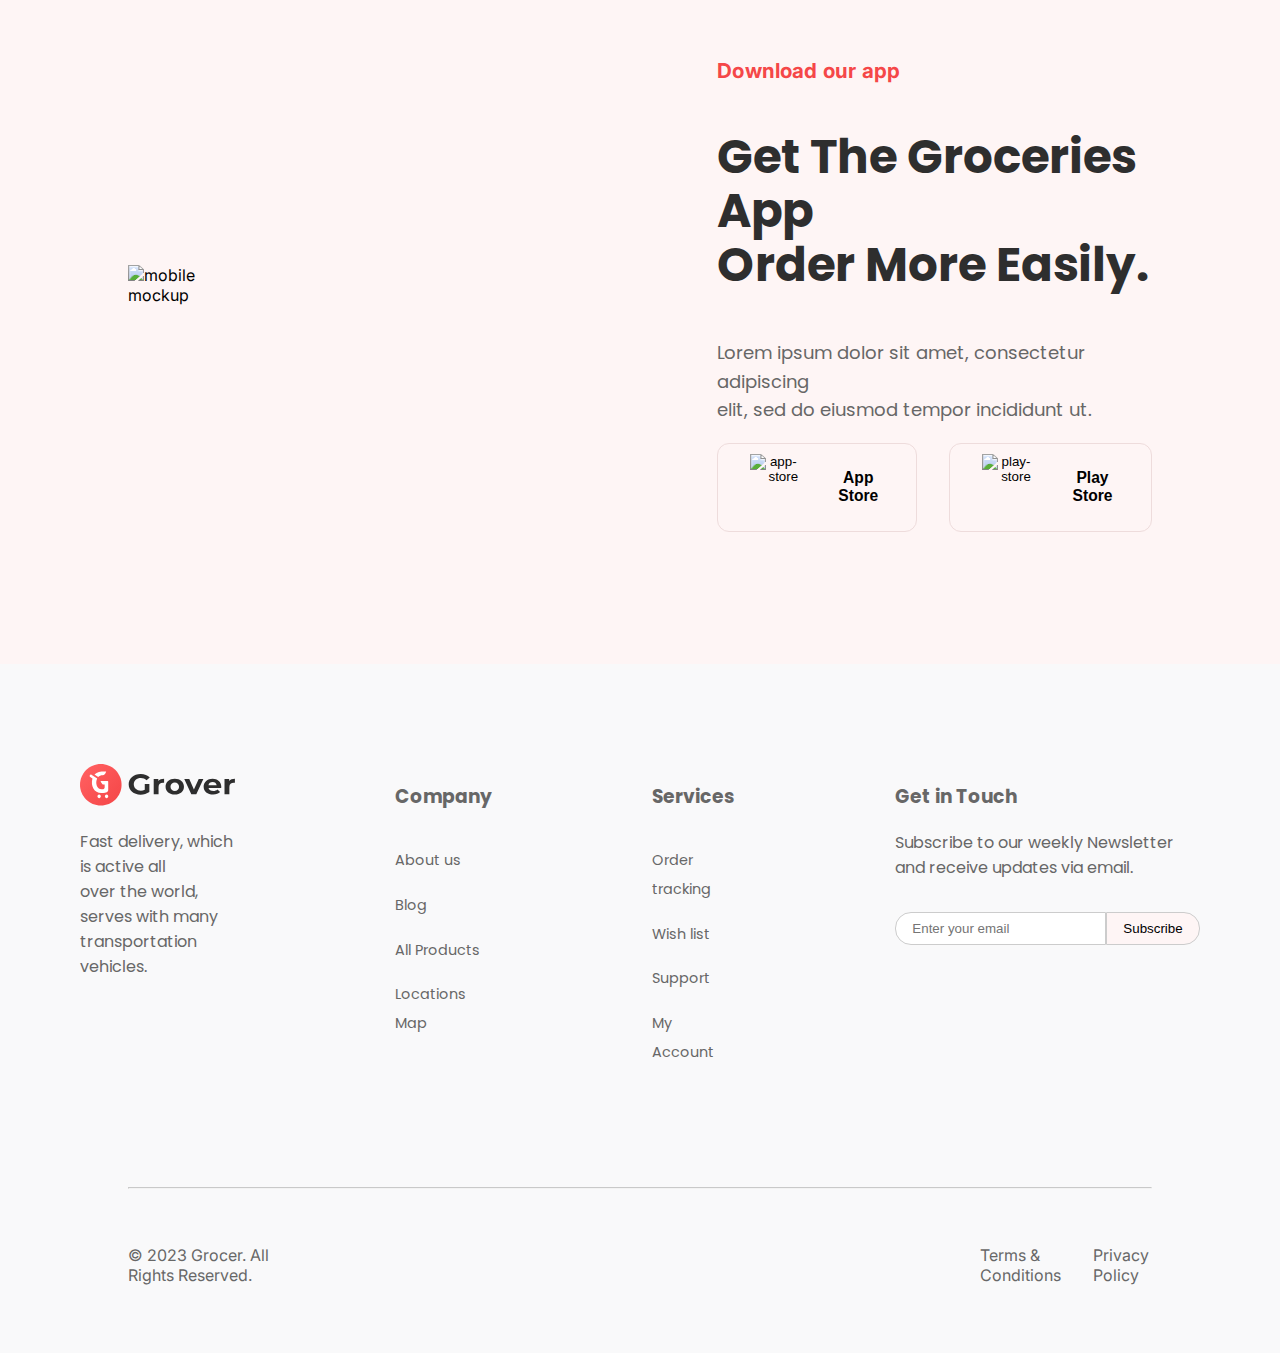
==== commit 6d72a338: "remove some text content" ====
--- a/index.html
+++ b/index.html
@@ -190,10 +190,6 @@
             premium quality fruits and vegetables straight to your doorstep,
             sourced for ultimate freshness.
 
-            <span class="styled_choice">Organic & Healthy Choices</span> :
-            Elevate your well-being with 100% organic and nutritious foods,
-            delivered hassle-free.
-
             <span class="styled_choice">Fast & Reliable Service</span> :
             Experience the convenience of 2-hour delivery and secure checkout
             for a seamless shopping journey.
--- a/styles.css
+++ b/styles.css
@@ -632,6 +632,30 @@
     padding-top: 2rem;
     padding-bottom: 2rem;
     max-height: 14rem;
+  }
+  .why__choose{
+    gap: 2rem;
+  }
+  .choose__image{
+    max-width: 23rem;
+    max-height: 13rem;
+  }
+  .why__choose__text__title{
+    font-size: 1rem;
+    line-height: 0.5rem;
+  }
+  .why__choose__text__subtitle{
+    font-size: 1.3rem;
+    line-height: 1.3rem;
+  }
+  .desc__text__wrapper{
+    font-size: 0.7rem;
+  }
+  .order-button-choice{
+    padding: 0.6rem 2rem;
+    font-size: 0.7rem;
+    white-space: nowrap;
+    margin-top: 1rem;
   }
 }
 
@@ -757,6 +781,10 @@
         font-size: 1.5rem;
         line-height: 2.8rem;
       }
+      .why__choose{
+        flex-direction: column;
+        gap: 2rem;
+      }
 }
 
 @media (max-width: 330px){
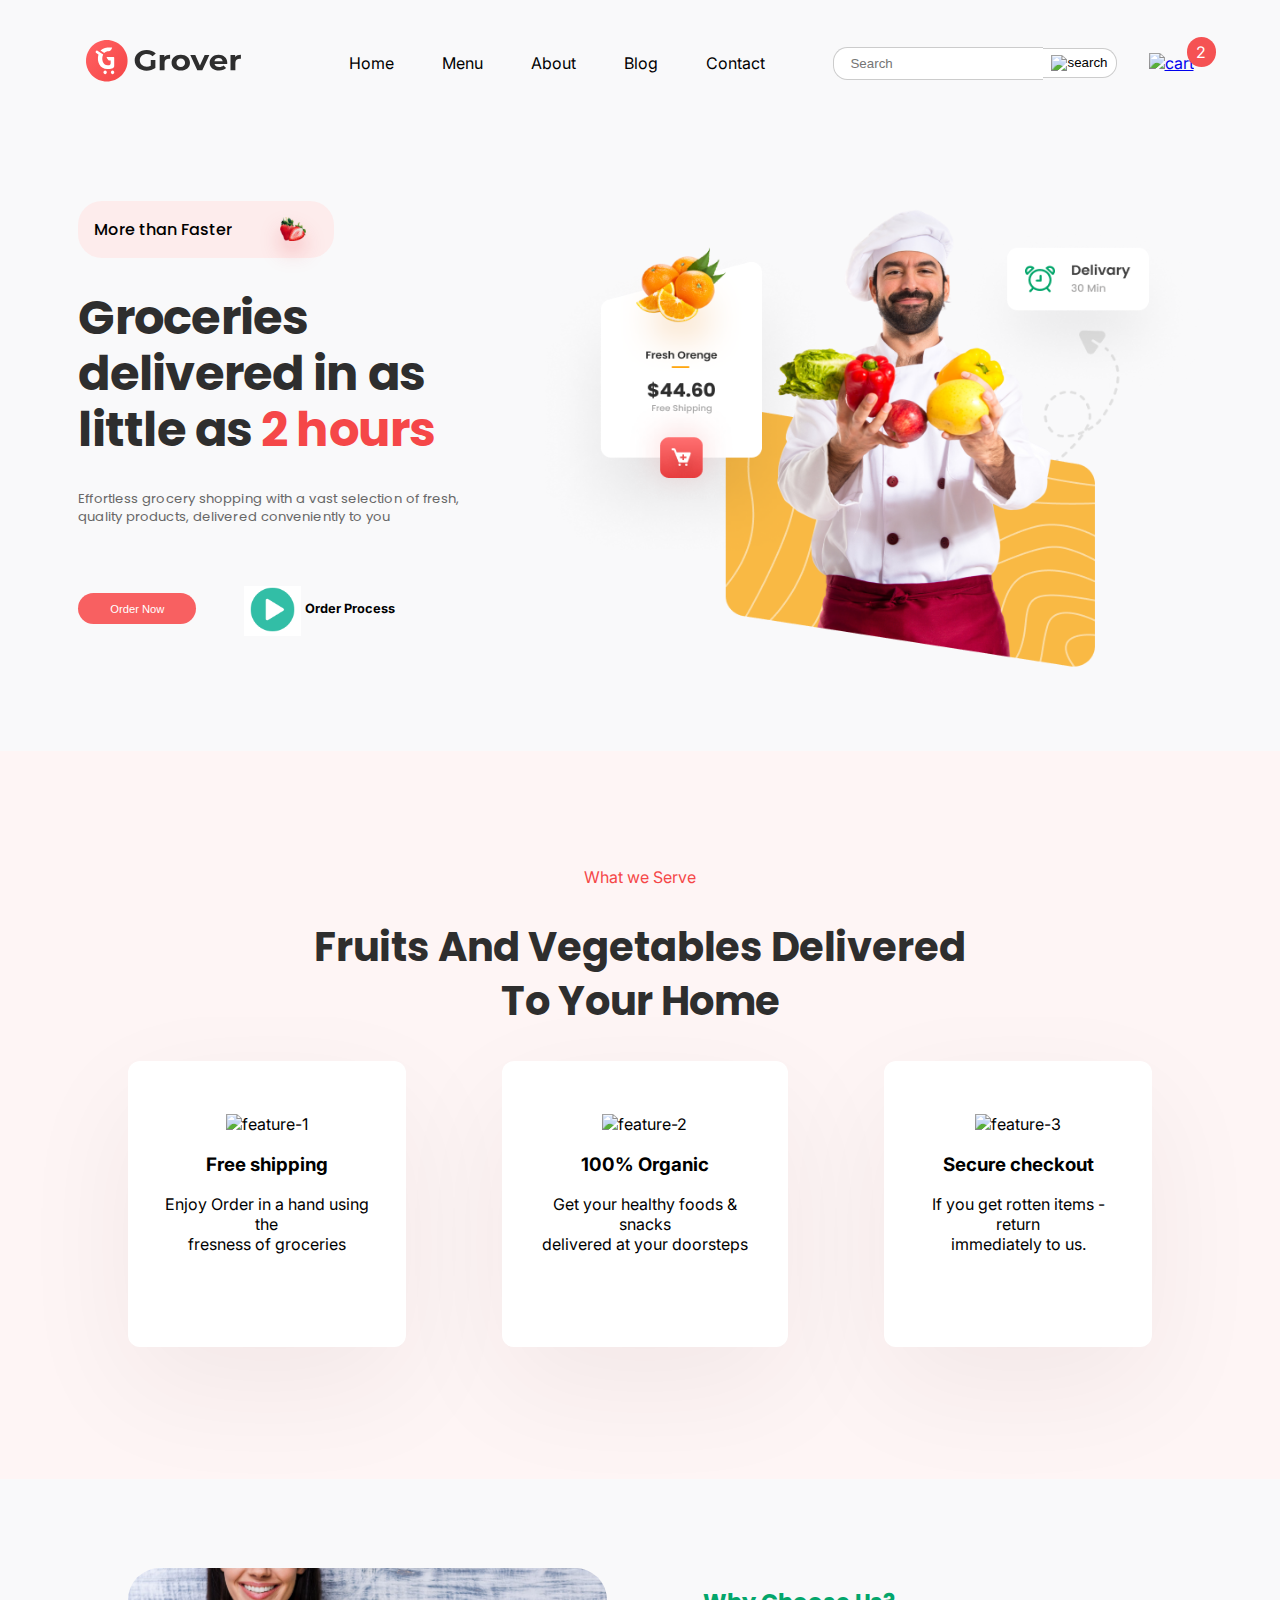
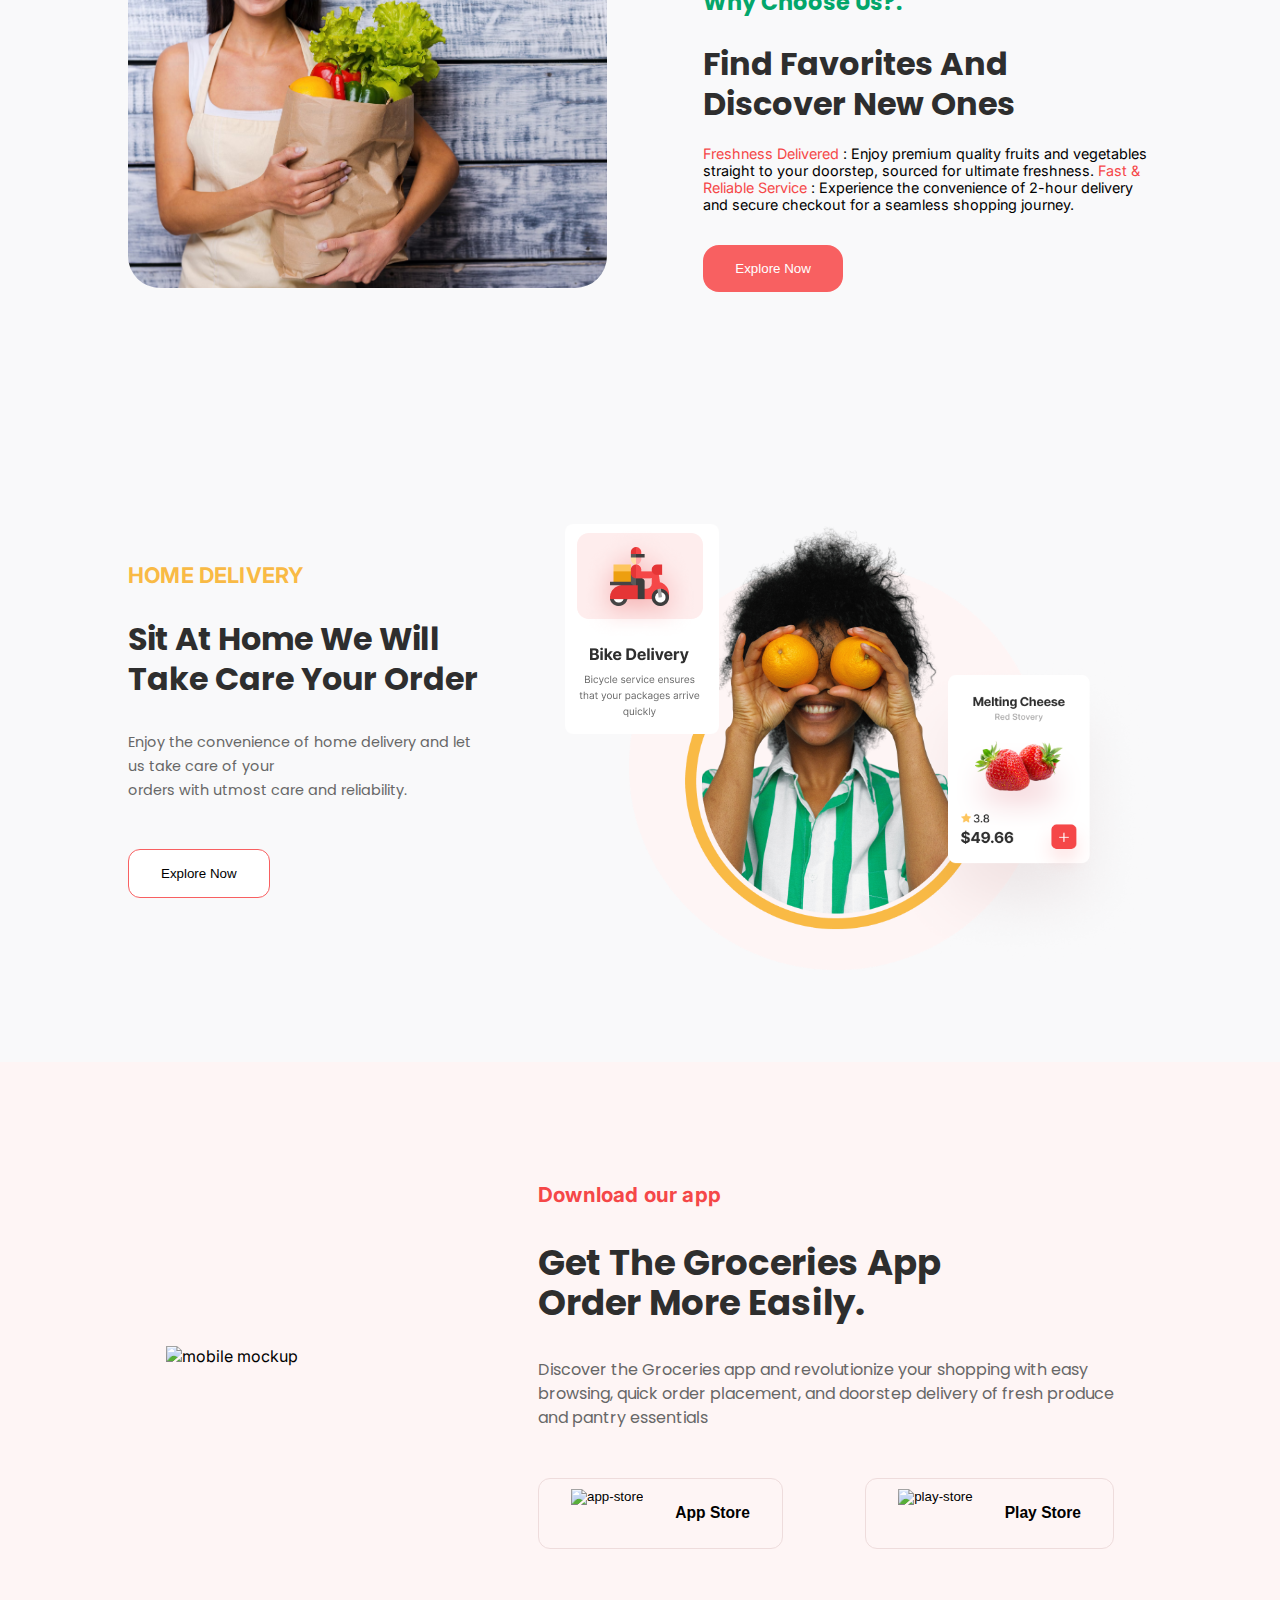
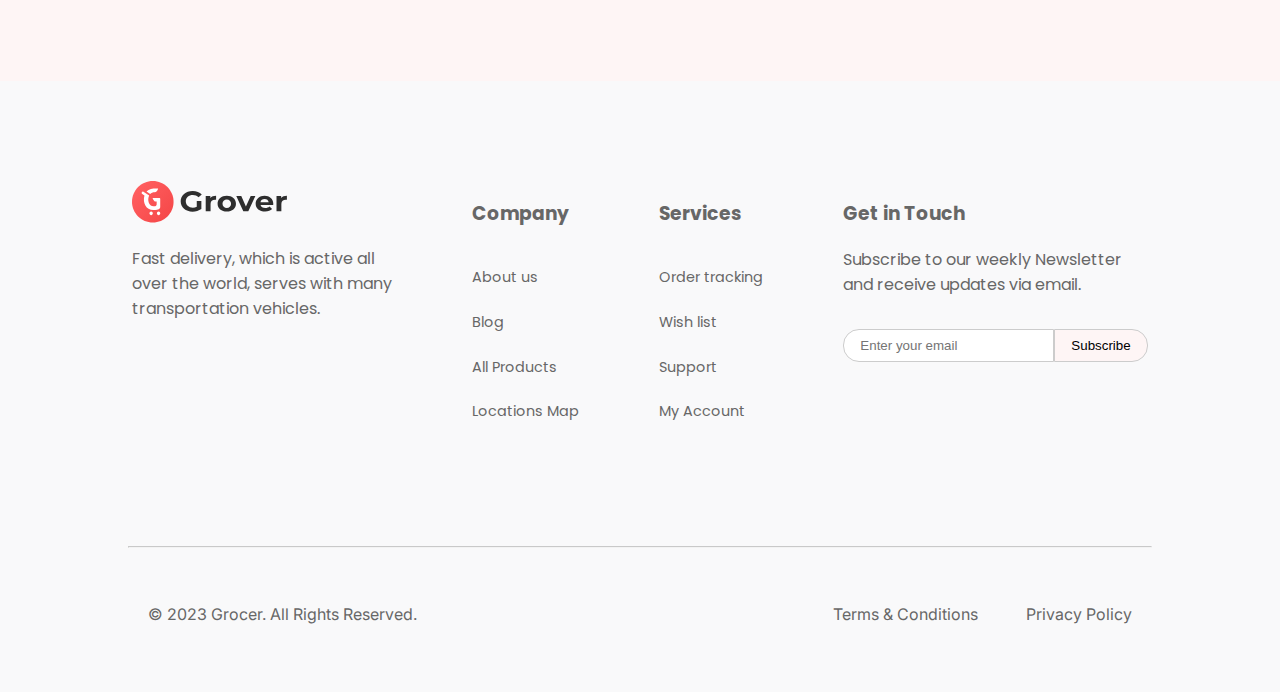
==== commit f468595a: "change nav-links position in extra small screens" ====
--- a/index.html
+++ b/index.html
@@ -43,8 +43,8 @@
             <ul>
               <li><a href="index.html" class="home__link">Home</a></li>
               <li><a href="products.html">Menu</a></li>
-              <li><a href="about.html">Service</a></li>
-              <li><a href="about.html">Shop</a></li>
+              <li><a href="about.html">About</a></li>
+              <li><a href="blog.html">Blog</a></li>
               <li><a href="contact.html">Contact</a></li>
             </ul>
           </div>
@@ -57,6 +57,7 @@
             </div>
             <div class="cart">
               <a href="#"><img src="public\images\cart.svg" alt="cart"/></a>
+              <div class="cart__count">2</div>
             </div>
           </div>
         </div>
@@ -79,13 +80,13 @@
           <div>
             <h1 class="hero-large-text">
               Groceries <br />
-              delivered in as little as <span class="red-text">2 hours</span>
+              <span class="non__break__hero__text">delivered in as <br/> </span>  <span class="non__break__hero__text">little as <span class="red-text">2 hours</span></span>
             </h1>
           </div>
           <div>
             <p class="light-text">
-              Grocen atssures fresh grocery every morning to your <br />
-              family without getting out in this pandemic.
+              Effortless grocery shopping with a vast selection of fresh, <br />
+              quality products, delivered conveniently to you
             </p>
           </div>
         </div>
@@ -203,37 +204,38 @@
 
     <!--Delivery Section -->
     <div class="delivery__section">
-      <div class="left__section">
-        <div class="intro__feature">
-          <h2>HOME DELIVERY</h2>
-        </div>
-        <div class="intro__title">
-          <h3>
-            Sit at Home We Will <br />
-            Take Care Your Order
-          </h3>
-        </div>
-        <div class="delivery__body__text">
-          <p>
-            At vero eos et accusamus et iusto odio dignissimos<br />
-            ducimus qui blanditiis praesentium voluptatum <br />
-            deleniti atque corrupti quos
-          </p>
-        </div>
-        <div class="delivery__callTo__action">
-          <button>
-            Explore Now
-          </button>
-        </div>
-      </div>
-      <div class="right__section">
-        <img
-          class="cheece__image"
-          src="public\images\image and card.png"
-          alt="cheese"
-        />
-        <div class="bike__delivery">
-          <img src="public\images\bike-delivery.png" alt="bike-delivery" />
+      <div class="delivery__wrapper">
+        <div class="left__section">
+          <div class="intro__feature">
+            <h2>HOME DELIVERY</h2>
+          </div>
+          <div class="intro__title">
+            <h3>
+              Sit at Home We Will <br />
+              Take Care Your Order
+            </h3>
+          </div>
+          <div class="delivery__body__text">
+            <p>
+              Enjoy the convenience of home delivery and let us take care of
+              your <br/> orders with utmost care and reliability.
+            </p>
+          </div>
+          <div class="delivery__callTo__action">
+            <button>
+              Explore Now
+            </button>
+          </div>
+        </div>
+        <div class="right__section">
+          <img
+            class="cheece__image"
+            src="public\images\image and card.png"
+            alt="cheese"
+          />
+          <div class="bike__delivery">
+            <img src="public\images\bike-delivery.png" alt="bike-delivery" />
+          </div>
         </div>
       </div>
     </div>
@@ -256,8 +258,9 @@
           </div>
           <div class="download__body__text">
             <p>
-              Lorem ipsum dolor sit amet, consectetur adipiscing <br />
-              elit, sed do eiusmod tempor incididunt ut.
+              Discover the Groceries app and revolutionize your shopping with
+              easy <br/> browsing, quick order placement, and doorstep delivery of
+              fresh produce <br/> and pantry essentials
             </p>
           </div>
           <div class="download__callTo__action">
--- a/styles.css
+++ b/styles.css
@@ -1,3 +1,6 @@
+html {
+  overflow-x: hidden;
+}
 body {
   margin: 0;
   padding: 0;
@@ -7,58 +10,56 @@
   overflow-x: hidden;
 }
 
-.nav{
+.nav {
   display: flex;
   justify-content: center;
   align-items: center;
   margin-bottom: 2rem;
 }
-.nav__container{
+.nav__container {
   padding-bottom: 2rem;
   max-width: 90%;
-
-}
-
-.nav__wrapper{
-display: flex;
-justify-content: space-between;
-align-items: center;
-gap: 14rem;
-padding-top: 2rem;
-width: 100%;
-
-}
-.home__link{
-  color: #F55253;
-}
-
-.hamburger{
+}
+
+.nav__wrapper {
+  display: flex;
+  justify-content: space-between;
+  align-items: center;
+  gap: 14rem;
+  padding-top: 2rem;
+  width: 100%;
+}
+.home__link {
+  color: #f55253;
+}
+
+.hamburger {
   display: none;
 }
-.line{
+.line {
   width: 30px;
   height: 3px;
-  background-color:#F55253;
+  background-color: #f55253;
   margin: 5px;
   border-radius: 5px;
 }
-.hamburger .short{
+.hamburger .short {
   width: 24px;
-  margin-left: auto; 
-}
-.search-cart{
+  margin-left: auto;
+}
+.search-cart {
   display: flex;
   justify-content: space-between;
   align-items: center;
   gap: 2rem;
 }
-.search{
+.search {
   display: flex;
   justify-content: space-between;
   align-items: center;
   gap: 0;
 }
-.search__input{
+.search__input {
   border: 1px solid #ccc;
   padding: 0.5rem 1rem;
   border-top-left-radius: 0.9rem;
@@ -67,7 +68,7 @@
   border-right: none;
 }
 
-.search-icon{
+.search-icon {
   padding: 0.4rem 0.5rem;
   border-top-right-radius: 0.9rem;
   border-bottom-right-radius: 0.9rem;
@@ -78,7 +79,6 @@
   border-left: none;
 }
 
-
 .nav-links ul {
   display: flex;
   align-items: center;
@@ -107,13 +107,26 @@
   margin-left: 9%;
   margin-top: 50px;
 }
-.intro-feature{
+.cart{
+  position: relative;
+}
+.cart__count{
+  background-color: #f55253;
+  color: white;
+ padding: 0.3rem 0.6rem;
+  border-radius: 50%;
+  position: absolute;
+  top: -1rem;
+  right: -1.4rem;
+
+}
+.intro-feature {
   display: flex;
   justify-content: space-between;
   align-items: center;
   max-width: 14rem;
   gap: 1rem;
-  background: #FDECEC;
+  background: #fdecec;
   padding-left: 1rem;
   padding-right: 1rem;
   position: relative;
@@ -121,14 +134,13 @@
   font-family: Poppins;
   font-style: normal;
   font-weight: 500;
-
-}
-.pear{
-position: absolute;
-top: 0.5rem;
-right: 0.5rem;
-}
-.hero-section{
+}
+.pear {
+  position: absolute;
+  top: 0.5rem;
+  right: 0.5rem;
+}
+.hero-section {
   display: flex;
   justify-content: center;
   align-items: center;
@@ -137,99 +149,99 @@
   padding-bottom: 4.8rem;
   max-width: 80%;
   margin: 0 auto;
- 
-}
-.right-hero-section{
+}
+.right-hero-section {
   display: flex;
   flex-direction: column;
- 
-}
-.red-text{
-  color: #F54748;
-}
-.hero-large-text{
-color: #2E2E2E;
-font-family: Poppins;
-font-size: 4.6rem;
-font-style: normal;
-font-weight: 700;
-line-height: 80px; /* 118.919% */
-letter-spacing: -0.74px;
-}
-
-.light-text{
+}
+.red-text {
+  color: #f54748;
+}
+.hero-large-text {
+  color: #2e2e2e;
+  font-family: Poppins;
+  font-size: 4.6rem;
+  font-style: normal;
+  font-weight: 700;
+  line-height: 80px; /* 118.919% */
+  letter-spacing: -0.74px;
+}
+
+.non__break__hero__text {
+  white-space: nowrap;
+}
+.light-text {
   color: #676767;
-font-family: Poppins;
-font-size: 1.1rem;
-font-style: normal;
-font-weight: 400;
-line-height: 30px; /* 166.667% */
-letter-spacing: 0.09px;
-}
-.call-to-action{
+  font-family: Poppins;
+  font-size: 1.1rem;
+  font-style: normal;
+  font-weight: 400;
+  line-height: 30px; /* 166.667% */
+  letter-spacing: 0.09px;
+}
+.call-to-action {
   display: flex;
   justify-content: space-between;
   align-items: center;
   margin-top: 3rem;
 }
-.order-button{
-  background: #F86061;
-border-radius: 1.5rem;
-padding: 1rem 2rem;
-color: white;
-border: none;
-}
-.play{
+.order-button {
+  background: #f86061;
+  border-radius: 1.5rem;
+  padding: 1rem 2rem;
+  color: white;
+  border: none;
+}
+.play {
   display: flex;
   padding-right: 6rem;
   justify-content: center;
   align-items: center;
   gap: 1rem;
 }
-.play-button{
+.play-button {
   width: 45px;
- height: 45px;
-}
-
-.play-wrapper{
-  background:#ffffff;
-  border:none;
- 
-}
-
-.features{
-  background: #FEF5F5; 
+  height: 45px;
+}
+
+.play-wrapper {
+  background: #ffffff;
+  border: none;
+}
+
+.features {
+  background: #fef5f5;
   padding-top: 6.25rem;
   padding-bottom: 8.25rem;
 }
 
-.feature-container{
+.feature-container {
   max-width: 80%;
   margin: 0 auto;
 }
-.feature__intro{
- text-align: center;
-}
-.feature__intro p{
-  color: #F54748;
-}
-.feature__intro h2{
-  color: #2E2E2E;
-text-align: center;
-font-family: Poppins;
-font-size: 2.5rem;
-font-style: normal;
-font-weight: 700;
-line-height: 54px; /* 135% */
-text-transform: capitalize;
-}
-.features__wrapper{
+.feature__intro {
+  text-align: center;
+}
+.feature__intro p {
+  color: #f54748;
+}
+.feature__intro h2 {
+  color: #2e2e2e;
+  text-align: center;
+  font-family: Poppins;
+  font-size: 2.5rem;
+  font-style: normal;
+  font-weight: 700;
+  line-height: 54px; /* 135% */
+  text-transform: capitalize;
+}
+.features__wrapper {
   display: flex;
   justify-content: center;
   gap: 14rem;
-  align-items:center;
-}
-.feature__item{
+  align-items: center;
+}
+.feature__item {
   background-color: #ffffff;
   display: flex;
   flex-direction: column;
@@ -242,27 +254,27 @@
   box-shadow: 0px 40px 120px 0px rgba(50, 8, 8, 0.06);
   height: 100%;
 }
-.feature__image{
+.feature__image {
   margin-left: auto;
   margin-right: auto;
 }
-.feature__image img{
+.feature__image img {
   width: 80px;
   height: 70px;
 }
-.feature__text{
+.feature__text {
   text-align: center;
   padding-left: 1.5rem;
   padding-right: 1.5rem;
   padding-bottom: 1.5rem;
 }
 
-.choice__wrapper{
- display: flex;
-  justify-content: center;
-  align-items: center;
-}
-.why__choose{
+.choice__wrapper {
+  display: flex;
+  justify-content: center;
+  align-items: center;
+}
+.why__choose {
   display: flex;
   max-width: 80%;
   margin: 0 auto;
@@ -271,15 +283,15 @@
   align-items: center;
   padding-bottom: 5.5rem;
 }
-.choose__image{
+.choose__image {
   margin-left: auto;
   margin-right: auto;
   max-width: 48rem;
   max-height: 32rem;
   border-radius: 2rem;
 }
-.why__choose__text__title{
-  color: #03A66B;
+.why__choose__text__title {
+  color: #03a66b;
   font-family: Poppins;
   font-size: 1.5rem;
   font-style: normal;
@@ -288,24 +300,24 @@
   text-transform: capitalize;
 }
 
-.why__choose__text__subtitle{
-  color: #2E2E2E;
-font-family: Poppins;
-font-size: 40px;
-font-style: normal;
-font-weight: 700;
-line-height: 54px; /* 135% */
-text-transform: capitalize;
-}
- .desc__text__wrapper{
+.why__choose__text__subtitle {
+  color: #2e2e2e;
+  font-family: Poppins;
+  font-size: 40px;
+  font-style: normal;
+  font-weight: 700;
+  line-height: 54px; /* 135% */
+  text-transform: capitalize;
+}
+.desc__text__wrapper {
   max-width: 30rem;
- }
-
-.styled_choice{
-  color: #F54748;
-}
-.order-button-choice{
-  background: #F86061;
+}
+
+.styled_choice {
+  color: #f54748;
+}
+.order-button-choice {
+  background: #f86061;
   border-radius: 1rem;
   padding: 1rem 2rem;
   color: white;
@@ -314,89 +326,97 @@
 }
 
 /* deliver section */
-.delivery__section{
-  display: flex;
+
+.delivery__section {
+  display: flex;
+  justify-content: center;
+  align-items: center;
+}
+.delivery__wrapper {
   max-width: 80%;
-  margin: 0 auto;
+  display: flex;
   padding-top: 5.5rem;
   gap: 9rem;
   align-items: center;
+  justify-content: center;
   padding-bottom: 5.5rem;
 }
-.intro__feature{
-  color: #F9BA45;
+.intro__feature {
+  color: #f9ba45;
   font-family: "inter", sans-serif;
-font-size: 1.1rem;
-font-style: normal;
-font-weight: 400;
-line-height: 24px; /* 133.333% */
-letter-spacing: 0.18px;
-}
-.intro__title{
-  color: #2E2E2E;
-font-family: Poppins;
-font-size: 2.5rem;
-font-style: normal;
-font-weight: 700;
-line-height: 54px; /* 135% */
-text-transform: capitalize;
-}
-.delivery__body__text{
+  font-size: 1.1rem;
+  font-style: normal;
+  font-weight: 400;
+  line-height: 24px; /* 133.333% */
+  letter-spacing: 0.18px;
+}
+.intro__title {
+  color: #2e2e2e;
+  font-family: Poppins;
+  font-size: 2.5rem;
+  font-style: normal;
+  font-weight: 700;
+  line-height: 54px; /* 135% */
+  text-transform: capitalize;
+}
+.delivery__body__text {
   color: #676767;
-font-family: Poppins;
-font-size: 1.13rem;
-font-style: normal;
-font-weight: 400;
-line-height: 1.8rem; /* 166.667% */
-}
-.delivery__callTo__action button{
+  font-family: Poppins;
+  font-size: 1.13rem;
+  font-style: normal;
+  font-weight: 400;
+  line-height: 1.8rem; /* 166.667% */
+}
+.delivery__callTo__action button {
   border-radius: 12px;
-border: 1.5px solid #F86061;
-padding: 1rem 2rem;
-margin-top: 2rem;
-background-color: #ffffff;
-}
-.cheese__image{
-  max-width: 42.7rem;
-  max-height: 41.4rem;
-}
-.right__section{
+  border: 1.5px solid #f86061;
+  padding: 1rem 2rem;
+  margin-top: 2rem;
+  background-color: #ffffff;
+}
+.cheece__image {
+  width: 42.7rem;
+  height: 41.4rem;
+}
+.right__section {
   position: relative;
 }
-.bike__delivery{
+.bike__delivery {
   position: absolute;
   width: 10.4rem;
   height: 14rem;
-  top: 7rem;
-  left: -8rem;
+  top: 8rem;
+  left: -3rem;
+}
+.bike__delivery img {
+  border-radius: 0.5rem;
 }
 
 /* Call to Action Section */
-.CTA{
- 
-    background: #FEF5F5; 
-    padding-top: 6.25rem;
-    padding-bottom: 8.25rem;
-}
-.CTA__wrapper{
+.CTA {
+  background: #fef5f5;
+  padding-top: 6.25rem;
+  padding-bottom: 8.25rem;
+}
+.CTA__wrapper {
   max-width: 80%;
-    margin: 0 auto;
-    display: flex;
-    justify-content: center;
-    align-items: center;
-    gap: 30rem;
-}
-.download__intro{
-color: #F54748;
-font-family: "inter", sans-serif;
-font-size: 1.1rem;
-font-style: normal;
-font-weight: 400;
-line-height: 24px; /* 133.333% */
-letter-spacing: 0.18px;
-}
-.download__title{
-  color: #2E2E2E;
+  margin: 0 auto;
+  display: flex;
+  justify-content: center;
+  align-items: center;
+  gap: 30rem;
+}
+.download__intro {
+  color: #f54748;
+  font-family: "inter", sans-serif;
+  font-size: 1.1rem;
+  font-style: normal;
+  font-weight: 400;
+  line-height: 24px; /* 133.333% */
+  letter-spacing: 0.18px;
+}
+.download__title {
+  color: #2e2e2e;
   font-family: Poppins;
   font-size: 2.5rem;
   font-style: normal;
@@ -404,65 +424,62 @@
   line-height: 54px; /* 135% */
   text-transform: capitalize;
 }
-.download__body__text{
+.download__body__text {
   color: #676767;
-font-family: Poppins;
-font-size: 1.13rem;
-font-style: normal;
-font-weight: 400;
-line-height: 1.8rem; /* 166.667% */
-}
-.download__callTo__action{
+  font-family: Poppins;
+  font-size: 1.13rem;
+  font-style: normal;
+  font-weight: 400;
+  line-height: 1.8rem; /* 166.667% */
+}
+.download__callTo__action {
   display: flex;
   justify-content: space-between;
   align-items: center;
+  margin-top: 3rem;
+}
+.download__callTo__action button {
+  border-radius: 12px;
+  border: 1.5px solid #eedcdc;
+  background: #fef5f5;
+  padding: 0.6rem 2rem;
+  display: flex;
   gap: 2rem;
 }
-.download__callTo__action button{
-  border-radius: 12px;
-  border: 1.5px solid #EEDCDC;
-  background: #FEF5F5; 
-  padding: 0.6rem 2rem;
-  display: flex;
-  gap: 2rem;
-}
-.footer{
+.footer {
   max-width: 80%;
   margin: 0 auto;
   padding-top: 6.25rem;
   padding-bottom: 3.25rem;
 }
-.footer__links{
-  display: flex;
-  gap: 10rem;
+.footer__links {
+  display: flex;
+  gap: 14rem;
   justify-content: center;
   color: #676767;
   font-family: Poppins;
   padding-bottom: 3rem;
 }
-/* .footer__title{
-  text-align: center;
-} */
-.footer__links ul{
+
+.footer__links ul {
   display: flex;
   flex-direction: column;
   gap: 1rem;
   padding-left: 0;
 }
-.footer__links ul li{
+.footer__links ul li {
   list-style: none;
- 
-}
-.footer__links ul li a{
-text-decoration: none;
- color: #676767;
-font-family: Poppins;
-font-size: 0.9rem;
-font-style: normal;
-font-weight: 400;
-line-height: 1.8rem; /* 166.667% */
-}
-.footer__form{
+}
+.footer__links ul li a {
+  text-decoration: none;
+  color: #676767;
+  font-family: Poppins;
+  font-size: 0.9rem;
+  font-style: normal;
+  font-weight: 400;
+  line-height: 1.8rem; /* 166.667% */
+}
+.footer__form {
   display: flex;
   justify-content: center;
   align-items: center;
@@ -470,29 +487,29 @@
   margin-top: 2rem;
 }
 
-.footer__form input{
- padding: 0.5rem 1rem;
+.footer__form input {
+  padding: 0.5rem 1rem;
   border-top-left-radius: 1rem;
   border-bottom-left-radius: 1rem;
   outline: none;
   border-right: none;
   border: 1px solid #ccc;
 }
-.footer__form button{
+.footer__form button {
   padding: 0.5rem 1rem;
   border-top-right-radius: 1rem;
   border-bottom-right-radius: 1rem;
   outline: none;
   border-left: none;
   border: 1px solid #ccc;
-  background-color: #FEF5F5;
+  background-color: #fef5f5;
   cursor: pointer;
 }
-hr{
-  background: #ECECEC;
+hr {
+  background: #ececec;
   opacity: 0.5;
 }
-.copyright{
+.copyright {
   color: #676767;
   display: flex;
   justify-content: center;
@@ -500,349 +517,486 @@
   gap: 43rem;
   padding-top: 2rem;
 }
-.terms__privacy{
+.terms__privacy {
   display: flex;
   justify-content: center;
   align-items: center;
   gap: 2rem;
 }
-.terms__privacy a{
+.terms__privacy a {
   text-decoration: none;
   color: #676767;
 }
- 
-
-@media (max-width: 1536px){
-  .nav__wrapper{
+
+@media (max-width: 1536px) {
+  .nav__wrapper {
     gap: 5rem;
   }
-  .nav-links ul{
+  .nav-links ul {
     gap: 0.7rem;
   }
-  .hero-section{
+  .hero-section {
     gap: 0.4rem;
   }
-  .hero-large-text{
+  .hero-large-text {
     font-size: 3rem;
     line-height: 3.5rem;
   }
-  .light-text{
+  .light-text {
     font-size: 0.82rem;
     line-height: 1.1rem;
   }
-  .hero-image{
+  .hero-image {
     width: 42rem;
     height: 32rem;
   }
-  .call-to-action{
+  .call-to-action {
     gap: 3rem;
   }
-  .order-button{
+  .order-button {
     padding: 0.6rem 2rem;
     font-size: 0.7rem;
     white-space: nowrap;
   }
-  .play{
+  .play {
     padding-right: 8rem;
   }
- 
-  .play h2{
+
+  .play h2 {
     font-size: 0.8rem;
     line-height: 1rem;
     white-space: nowrap;
   }
-  .features__wrapper{
+  .features__wrapper {
     gap: 6rem;
   }
-  .why__choose{
+  .why__choose {
     gap: 6rem;
   }
-  .choose__image{
+  .choose__image {
     max-width: 30rem;
     max-height: 20rem;
   }
-  .why__choose__text__title{
+  .why__choose__text__title {
     font-size: 1.4rem;
     line-height: 2.5rem;
   }
-  .why__choose__text__subtitle{
+  .why__choose__text__subtitle {
     font-size: 2rem;
     line-height: 2.5rem;
   }
-  .desc__text__wrapper{
-     font-size: 0.9rem;
-  }
-}
-
-
-@media (max-width: 1280px){
-  .nav__wrapper{
+  .desc__text__wrapper {
+    font-size: 0.9rem;
+  }
+  .cheece__image {
+    max-width: 32.7rem;
+    max-height: 31.4rem;
+  }
+  .intro__title {
+    font-size: 1.7rem;
+    line-height: 2.5rem;
+  }
+  .intro__feature {
+    font-size: 0.9rem;
+    line-height: 1.5rem;
+  }
+  .delivery__body__text {
+    font-size: 0.9rem;
+    line-height: 1.5rem;
+  }
+  .bike__delivery {
+    top: 3.5rem;
+    left: -4rem;
+  }
+  .CTA__wrapper {
+    gap: 15rem;
+  }
+  .download__body__text {
+    font-size: 1rem;
+    line-height: 1.5rem;
+  }
+  .download__title {
+    font-size: 1.9rem;
+    line-height: 2.5rem;
+  }
+  .footer__links {
+    gap: 5rem;
+  }
+  .copyright {
+    gap: 26rem;
+  }
+  .terms__privacy {
     gap: 3rem;
   }
-  .nav-links ul{
+  .terms__privacy a {
+    white-space: nowrap;
+  }
+}
+
+@media (max-width: 1280px) {
+  .nav__wrapper {
+    gap: 3rem;
+  }
+  .nav-links ul {
     gap: 0.5rem;
   }
-
-
-}
-
-@media (max-width: 1024px){
-  .nav__wrapper{
-    gap: 2rem;
-  }
-  .search-cart{
-   position: absolute;
-   top: 9rem;
-   left: 53%;
-  }
-  .hero-section{
+}
+
+@media (max-width: 1024px) {
+  .nav__wrapper {
+    gap: 2rem;
+  }
+  .search-cart {
+    position: absolute;
+    top: 9rem;
+    left: 53%;
+  }
+  .hero-section {
     gap: -2rem;
   }
-  .hero-large-text{
+  .hero-large-text {
     font-size: 2.4rem;
     line-height: 2.8rem;
     max-width: 100%;
   }
-  .intro-feature{
+  .intro-feature {
     position: relative;
     top: -1.5rem;
   }
-  .right-hero-section{
+  .right-hero-section {
     max-width: 50%;
   }
-  .hero-image{
+  .hero-image {
     width: 24rem;
     height: 20rem;
   }
-  .light-text{
+  .light-text {
     font-size: 0.8rem;
     line-height: 1.1rem;
   }
-  .red-text{
+  .red-text {
     white-space: nowrap;
   }
-  .call-to-action{
+  .call-to-action {
     gap: 2rem;
     margin-top: 1.5rem;
   }
-  .features__wrapper{
-    gap: 2rem;
-  }
-  .feature__item{
+  .features__wrapper {
+    gap: 2rem;
+  }
+  .feature__item {
     padding-top: 2rem;
     padding-bottom: 2rem;
     max-height: 14rem;
   }
-  .why__choose{
-    gap: 2rem;
-  }
-  .choose__image{
+  .why__choose {
+    gap: 2rem;
+  }
+  .choose__image {
     max-width: 23rem;
     max-height: 13rem;
   }
-  .why__choose__text__title{
+  .why__choose__text__title {
     font-size: 1rem;
     line-height: 0.5rem;
   }
-  .why__choose__text__subtitle{
+  .why__choose__text__subtitle {
     font-size: 1.3rem;
     line-height: 1.3rem;
   }
-  .desc__text__wrapper{
+  .desc__text__wrapper {
     font-size: 0.7rem;
   }
-  .order-button-choice{
+  .order-button-choice {
     padding: 0.6rem 2rem;
     font-size: 0.7rem;
     white-space: nowrap;
     margin-top: 1rem;
   }
-}
-
-@media (max-width: 768px){
- 
-}  
- 
-
-@media (max-width: 648px){
-  .hamburger{
+  .delivery__wrapper {
+    gap: 5rem;
+  }
+  .cheece__image {
+    max-width: 22.7rem;
+    max-height: 21.4rem;
+  }
+  .intro__title {
+    font-size: 1.1rem;
+    line-height: 2rem;
+  }
+  .intro__feature {
+    font-size: 0.6rem;
+    line-height: 1rem;
+  }
+  .delivery__body__text {
+    font-size: 0.7rem;
+    line-height: 1rem;
+  }
+  .bike__delivery img {
+    max-width: 7.4rem;
+    max-height: 10rem;
+  }
+  .delivery__callTo__action button {
+    padding: 0.8rem 2rem;
+    font-size: 0.7rem;
+    white-space: nowrap;
+    margin-top: 1rem;
+  }
+  .CTA__wrapper {
+    gap: 6rem;
+  }
+  .download__body__text {
+    font-size: 0.8rem;
+    line-height: 1rem;
+  }
+  .download__title {
+    font-size: 1.5rem;
+    line-height: 2rem;
+  }
+  .download__intro {
+    font-size: 0.9rem;
+    line-height: 1rem;
+  }
+  .download__callTo__action {
+    gap: 1rem;
+  }
+  .download__callTo__action button {
+    padding: 0.4rem 1.5rem;
+    font-size: 0.7rem;
+    white-space: nowrap;
+    margin-top: 0.1rem;
+    gap: 1rem;
+  }
+  .footer__links {
+    flex-wrap: wrap;
+  }
+  .copyright {
+    gap: 8rem;
+  }
+}
+
+@media (max-width: 768px) {
+  .intro__title {
+    font-size: 1.5rem;
+    line-height: 2.5rem;
+  }
+  .cheece__image {
+    max-width: 38.7rem;
+    max-height: 37.4rem;
+    /* center image */
+    margin-left: auto;
+    margin-right: auto;
+  }
+
+  .delivery__wrapper {
+    flex-direction: column;
+    gap: 2rem;
+    padding-top: 1.5rem;
+    justify-content: center;
+  }
+  .bike__delivery {
+    top: 6rem;
+    left: -2rem;
+  }
+  .bike__delivery img {
+    max-width: 10.4rem;
+    max-height: 14rem;
+  }
+  .CTA__wrapper {
+    gap: 2rem;
+  }
+  .footer__links {
+    flex-wrap: wrap;
+  }
+}
+
+@media (max-width: 648px) {
+  .logo {
+    z-index: 2;
+  }
+  .hamburger {
     display: block;
     cursor: pointer;
-  }
-    .nav__wrapper{
-     gap: 8rem;
-      
-    }
-    .nav-links{
-      position: fixed;
-      top: 0;
-      left: 0;
-      height: 0;
-      width: 100%;
-      background-color: #03A66B;
-      z-index: -1;
-      transition: all 0.3s ease-in;
-    }
-    .nav-links.open{
-      height: 100vh;
-    }
-    .nav-links ul{
-      display: none;
-      position: absolute;
-      top: 5rem;
-      left: 18%;
-      display: block;
-      text-align: center;
-      transition: all 0.5s ease-in;
-      opacity: 0;
-    }
-    
-    .nav-links.open ul{
-      display: block;
-      opacity: 1;
-    }
-
-    .nav-links ul li{
-      padding: 2rem;
-      transition: all 0.3s ease-in;
-    }
-   
-    .nav-links ul li a{
-      color: white;
-      font-size: 1.5rem;
-      line-height: 1.8rem;
-    }
-
-    .search-cart{
-      position: absolute;
-      top: 6rem;
-      left: 14%;
-     }
-     .search-cart.open{
-        display: none;
-     }
-     .right-hero-section{
-      max-width: 100%;
-    }
-     .hero-section{
-       margin-top: 2rem;
-       flex-direction: column;
-        gap: 2rem;
-     }
-     .hero-large-text{
-        font-size: 2.5rem;
-        line-height: 2.8rem;
-      
-     }
-     .intro-feature{
-       display: none;
-     }
-     .hero-text{
-        display: flex;
-        flex-direction: column;
-        justify-content: center;
-        align-items: center;
-     }
-     .light-text{
-       font-size: 0.8rem;
-       max-width: 98%;
-       line-height: 1.1rem;
-     }
-     .call-to-action{
-      margin-top: 1.5rem;
-     }
-      .order-button{
-        padding: 0.5rem 1.5rem;
-        font-size: 0.7rem;
-      }
-      .play{
-        padding-right: 0;
-      }
-      .play-button{
-        width: 35px;
-        height: 35px;
-      }
-      .play h2{
-        font-size: 1rem;
-        line-height: 1.8rem;
-      }
-      .hero-image-wrapper{
-        padding: 0 12rem;
-      }
-      .hero-image{
-        width: 28.5rem;
-        height: 20.7rem;
-      }
-      .features__wrapper{
-        flex-direction: column;
-        gap: 2rem;
-      }
-      .feature__intro h2{
-        font-size: 1.5rem;
-        line-height: 2.8rem;
-      }
-      .why__choose{
-        flex-direction: column;
-        gap: 2rem;
-      }
-}
-
-@media (max-width: 330px){
-  .nav__wrapper{
-    gap: 6rem;
-  }
-  .search-cart{
+    z-index: 2;
+  }
+  .nav__wrapper {
+    gap: 8rem;
+  }
+  .nav-links {
+    position: fixed;
+    top: 0;
+    left: 0;
+    height: 0;
+    width: 100%;
+    background-color: #03a66b;
+    z-index: 1;
+    transition: all 0.3s ease-in;
+  }
+  .nav-links.open {
+    height: 100vh;
+  }
+  .nav-links ul {
+    display: none;
+    position: absolute;
+    top: 5rem;
+    left: 18%;
+    display: block;
+    text-align: center;
+    transition: all 0.5s ease-in;
+    opacity: 0;
+  }
+
+  .nav-links.open ul {
+    display: block;
+    opacity: 1;
+  }
+
+  .nav-links ul li {
+    padding: 2rem;
+    transition: all 0.3s ease-in;
+  }
+
+  .nav-links ul li a {
+    color: white;
+    font-size: 1.5rem;
+    line-height: 1.8rem;
+  }
+
+  .search-cart {
     position: absolute;
     top: 6rem;
-    left: 6%;
+    left: 14%;
+  }
+  .search-cart.open {
+    display: none;
+  }
+  .right-hero-section {
+    max-width: 100%;
+  }
+  .hero-section {
+    margin-top: 2rem;
+    flex-direction: column;
+    gap: 2rem;
+  }
+  .hero-large-text {
+    font-size: 2.5rem;
+    line-height: 2.8rem;
+  }
+  .intro-feature {
+    display: none;
+  }
+  .hero-text {
+    display: flex;
+    flex-direction: column;
+    justify-content: center;
+    align-items: center;
+  }
+  .light-text {
+    font-size: 0.8rem;
+    max-width: 98%;
+    line-height: 1.1rem;
+  }
+  .call-to-action {
+    margin-top: 1.5rem;
+  }
+  .order-button {
+    padding: 0.5rem 1.5rem;
+    font-size: 0.7rem;
+  }
+  .play {
+    padding-right: 0;
+  }
+  .play-button {
+    width: 35px;
+    height: 35px;
+  }
+  .play h2 {
+    font-size: 1rem;
+    line-height: 1.8rem;
+  }
+  .hero-image-wrapper {
+    padding: 0 12rem;
+  }
+  .hero-image {
+    width: 28.5rem;
+    height: 20.7rem;
+  }
+  .features__wrapper {
+    flex-direction: column;
+    gap: 2rem;
+  }
+  .feature__intro h2 {
+    font-size: 1.5rem;
+    line-height: 2.8rem;
+  }
+  .why__choose {
+    flex-direction: column;
+    gap: 2rem;
+  }
+  .delivery__wrapper {
+    flex-direction: column;
+    gap: 2rem;
+    padding-top: 1.5rem;
+    justify-content: center;
+  }
+  .cheece__image {
+    max-width: 24.7rem;
+    max-height: 23.4rem;
+    margin-left: auto;
+    margin-right: auto;
+  }
+  .bike__delivery {
+    display: none;
+  }
+  .CTA__wrapper {
+    flex-direction: column;
+    gap: 2rem;
+  }
+  .download__details {
+    text-align: center;
+    padding-left: 1rem;
+    padding-right: 1rem;
+  }
+  .download__callTo__action {
+    justify-content: space-around;
+  }
+  .copyright {
+    flex-direction: column-reverse;
+    gap: 2rem;
+  }
+}
+
+@media (max-width: 330px) {
+  .nav__wrapper {
+    gap: 6rem;
+  }
+  .search-cart {
+    position: absolute;
+    top: 6rem;
+    left: 13%;
     width: 10rem;
-   }
-}  
-
-
-
-
-
-
-
-
-
-
-
-
-
-
-
-
-
-
-
-
-
-
-
-
-
-
-
-
-
-
-
-
-
-
-
-
-
-
-
-
-
+  }
+  .search input{
+    width: 7rem;
+  }
+  .nav-links ul{
+    left: 15%;
+  }
+  .hero-large-text{
+    font-size: 2.2rem;
+    line-height: 2.5rem;
+  }
+}
+
+/* Contact Page */
+.section{
+  max-width: 80%;
+  margin: 0 auto;
+  margin-bottom: 10rem;
+}
 .contact-wrapper {
-  margin-left: 9%;
   margin-top: 50px;
-  width: 35%;
+  width: 44%;
 }
 
 .input-fields {
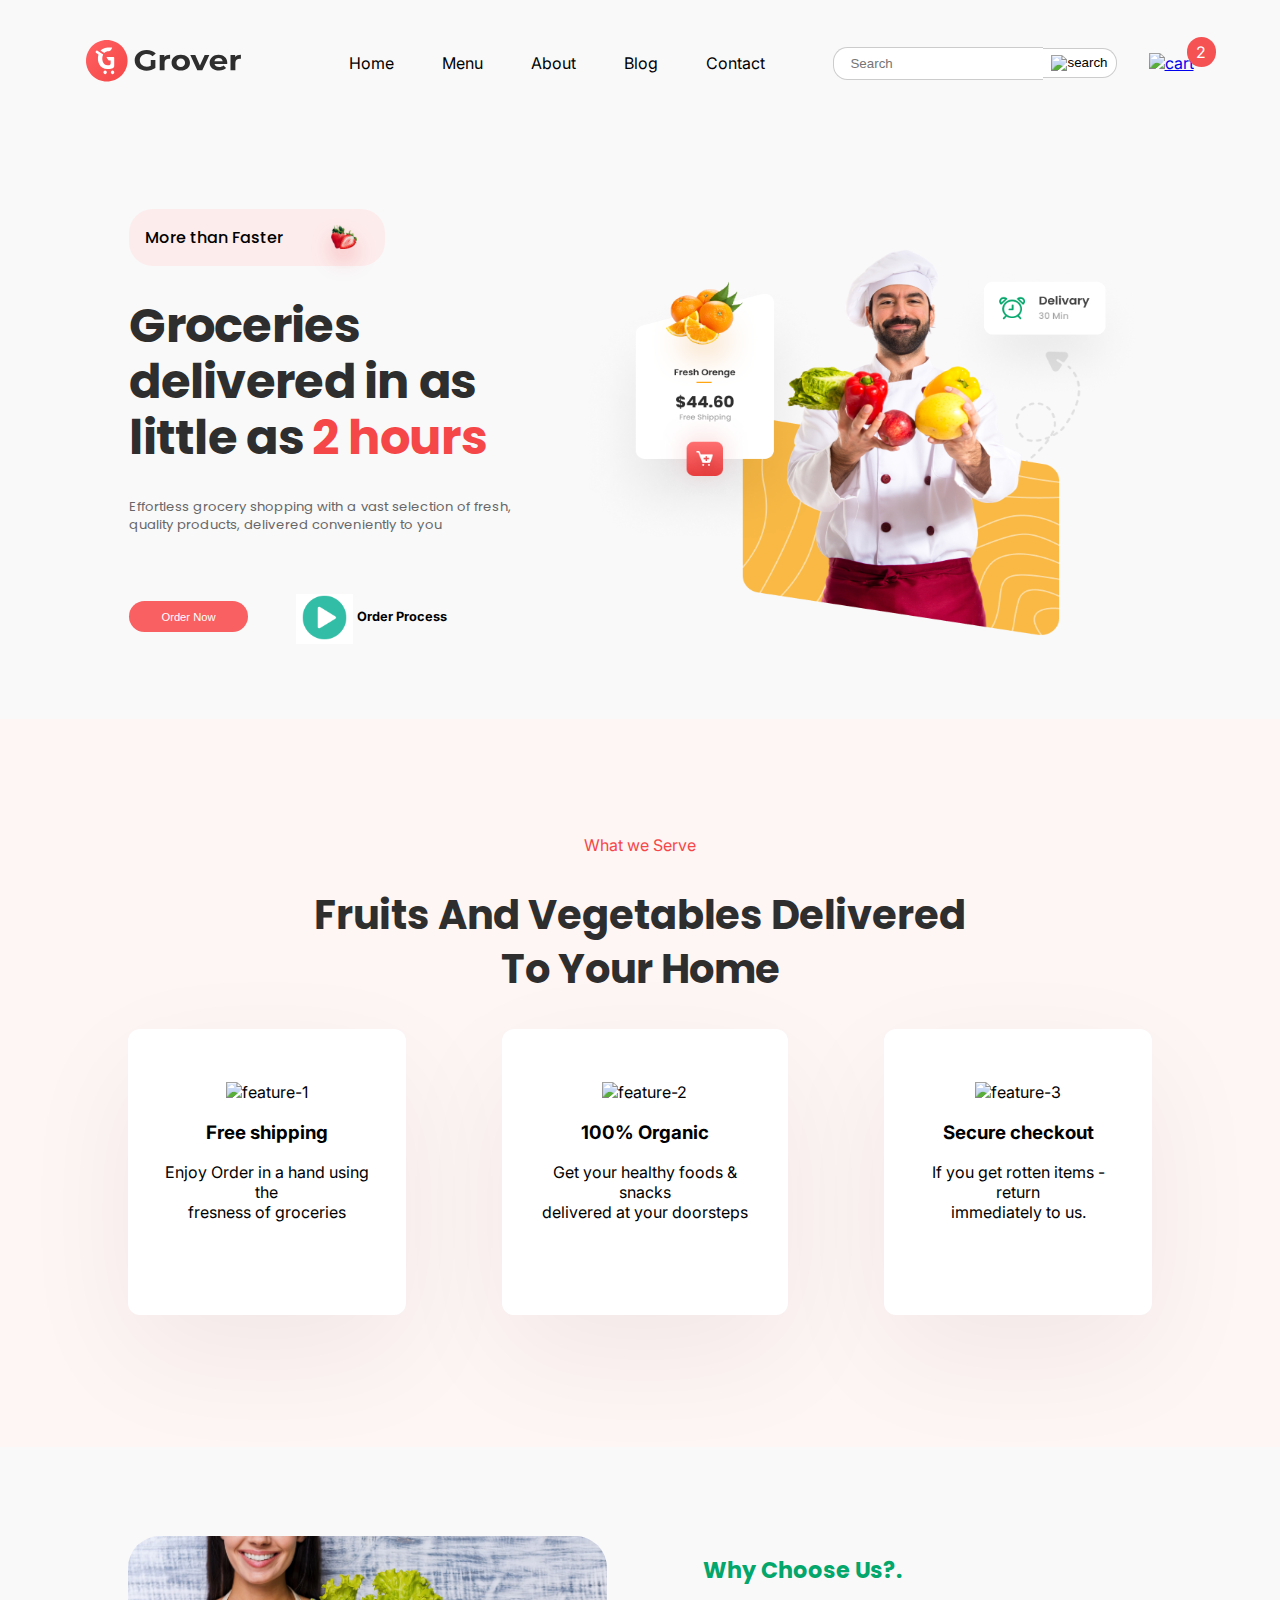
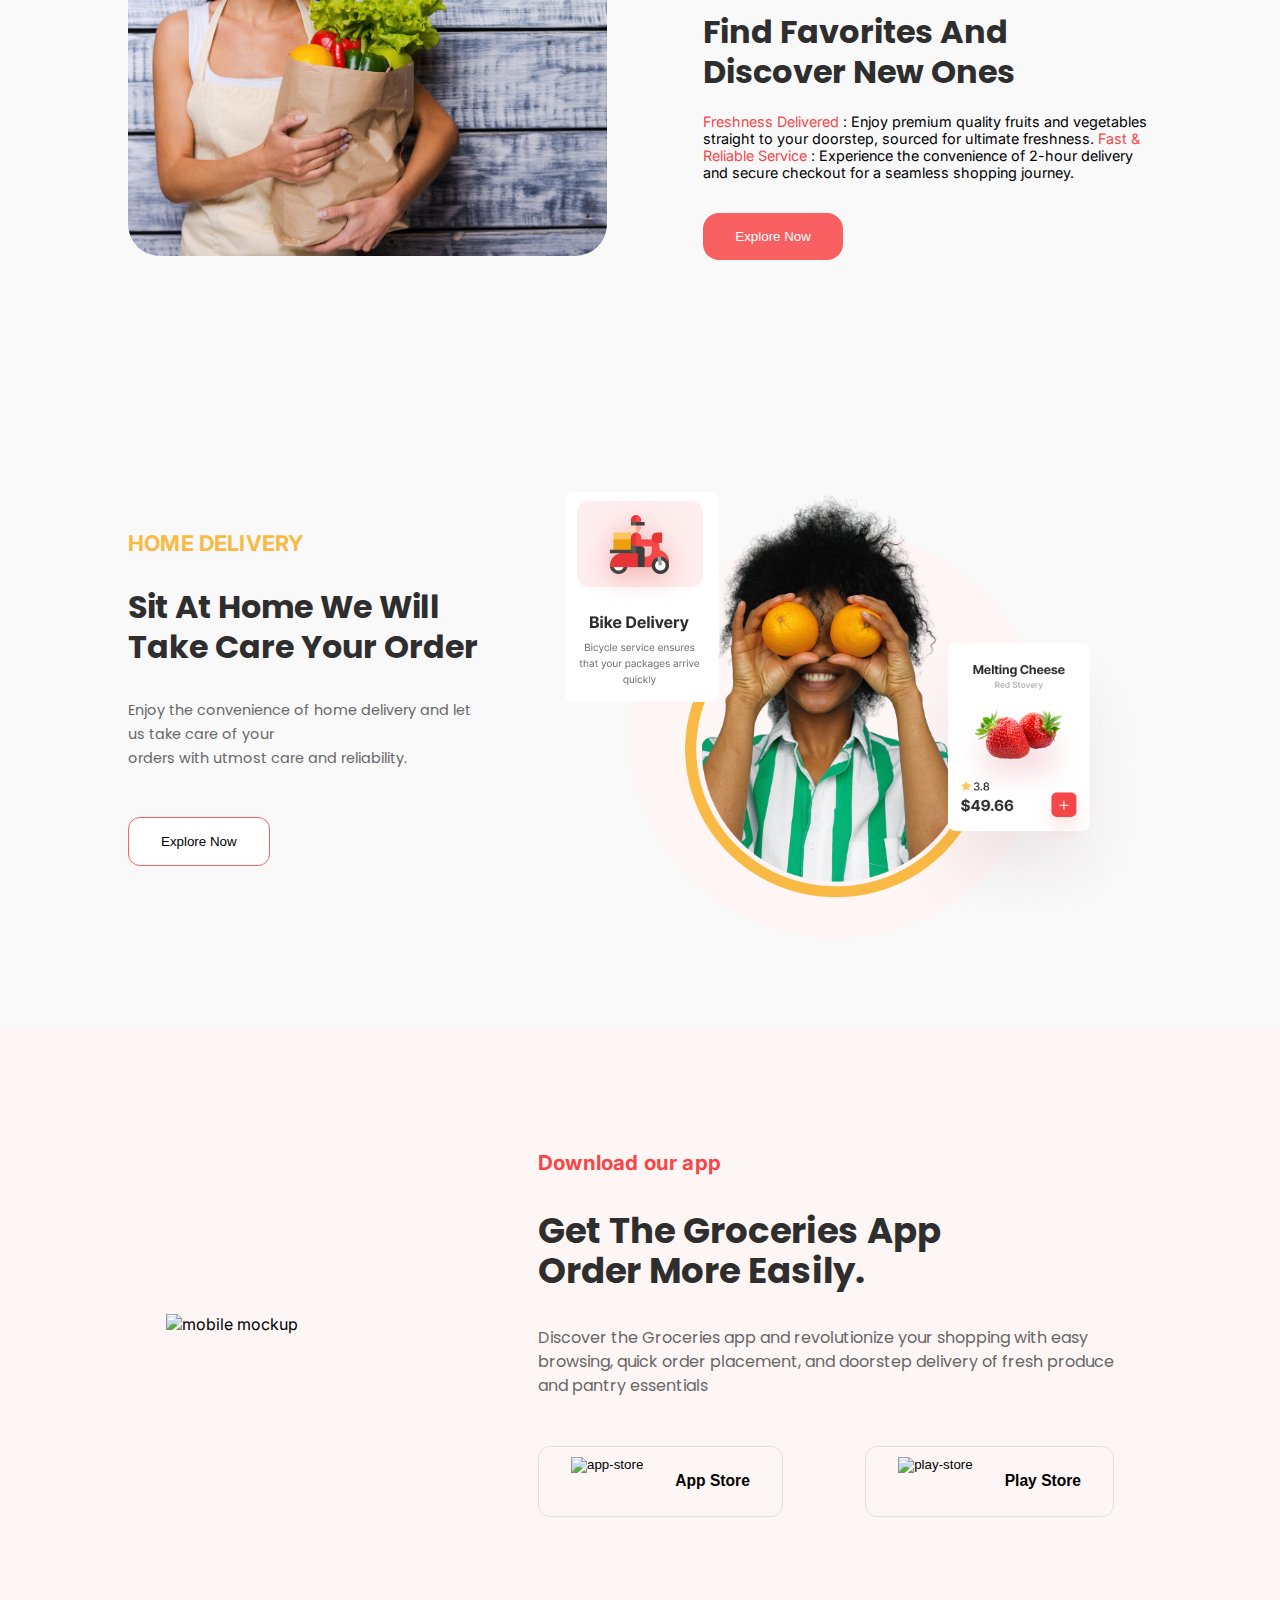
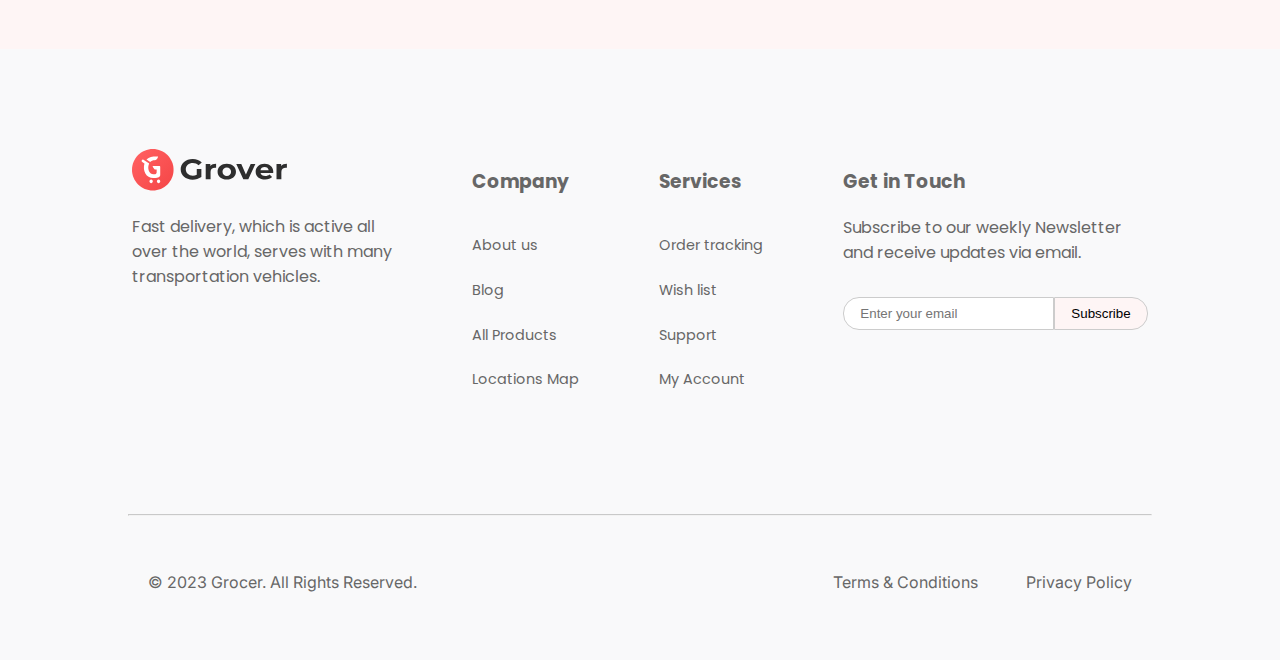
==== commit 2b4e999e: "clean up the code" ====
--- a/index.html
+++ b/index.html
@@ -66,52 +66,59 @@
 
     <!-- Hero Section -->
 
-    <div class="hero-section">
-      <div class="right-hero-section">
-        <div class="intro-feature">
-          <p>
-            More than Faster
-          </p>
-          <div>
-            <img class="pear" src="public\images\pear.svg" alt="" />
-          </div>
-        </div>
-        <div class="hero-text">
-          <div>
-            <h1 class="hero-large-text">
-              Groceries <br />
-              <span class="non__break__hero__text">delivered in as <br/> </span>  <span class="non__break__hero__text">little as <span class="red-text">2 hours</span></span>
-            </h1>
-          </div>
-          <div>
-            <p class="light-text">
-              Effortless grocery shopping with a vast selection of fresh, <br />
-              quality products, delivered conveniently to you
-            </p>
-          </div>
-        </div>
-        <div class="call-to-action">
-          <button class="order-button">Order Now</button>
-          <div class="play">
-            <div class="play-button">
-              <button class="play-wrapper">
-                <img
-                  class="play-button"
-                  src="public\images\play-64.png"
-                  alt="play-button"
-                />
-              </button>
-            </div>
-            <h2>Order Process</h2>
-          </div>
-        </div>
-      </div>
-      <div class="hero-image-wrapper">
-        <img
-          src="public\images\heero-image.png"
-          alt="hero-image"
-          class="hero-image"
-        />
+    <div class="hero__section__wrapper">
+      <div class="hero-section">
+        <div class="right-hero-section">
+          <div class="intro-feature">
+            <p>
+              More than Faster
+            </p>
+            <div>
+              <img class="pear" src="public\images\pear.svg" alt="" />
+            </div>
+          </div>
+          <div class="hero-text">
+            <div>
+              <h1 class="hero-large-text">
+                Groceries <br />
+                <span class="non__break__hero__text"
+                  >delivered in as <br />
+                </span>
+                <span class="non__break__hero__text"
+                  >little as <span class="red-text">2 hours</span></span
+                >
+              </h1>
+            </div>
+            <div>
+              <p class="light-text">
+                Effortless grocery shopping with a vast selection of fresh,<br />
+                quality products, delivered conveniently to you
+              </p>
+            </div>
+          </div>
+          <div class="call-to-action">
+            <button class="order-button">Order Now</button>
+            <div class="play">
+              <div class="play-button">
+                <button class="play-wrapper">
+                  <img
+                    class="play-button"
+                    src="public\images\play-64.png"
+                    alt="play-button"
+                  />
+                </button>
+              </div>
+              <h2>Order Process</h2>
+            </div>
+          </div>
+        </div>
+        <div class="hero-image-wrapper">
+          <img
+            src="public\images\heero-image.png"
+            alt="hero-image"
+            class="hero-image"
+          />
+        </div>
       </div>
     </div>
 
@@ -218,7 +225,8 @@
           <div class="delivery__body__text">
             <p>
               Enjoy the convenience of home delivery and let us take care of
-              your <br/> orders with utmost care and reliability.
+              your <br />
+              orders with utmost care and reliability.
             </p>
           </div>
           <div class="delivery__callTo__action">
@@ -259,8 +267,10 @@
           <div class="download__body__text">
             <p>
               Discover the Groceries app and revolutionize your shopping with
-              easy <br/> browsing, quick order placement, and doorstep delivery of
-              fresh produce <br/> and pantry essentials
+              easy <br />
+              browsing, quick order placement, and doorstep delivery of fresh
+              produce <br />
+              and pantry essentials
             </p>
           </div>
           <div class="download__callTo__action">
--- a/styles.css
+++ b/styles.css
@@ -107,18 +107,17 @@
   margin-left: 9%;
   margin-top: 50px;
 }
-.cart{
+.cart {
   position: relative;
 }
-.cart__count{
+.cart__count {
   background-color: #f55253;
   color: white;
- padding: 0.3rem 0.6rem;
+  padding: 0.3rem 0.6rem;
   border-radius: 50%;
   position: absolute;
   top: -1rem;
   right: -1.4rem;
-
 }
 .intro-feature {
   display: flex;
@@ -140,15 +139,20 @@
   top: 0.5rem;
   right: 0.5rem;
 }
-.hero-section {
-  display: flex;
-  justify-content: center;
-  align-items: center;
-  gap: 9rem;
+.hero__section__wrapper {
+  display: flex;
+  justify-content: center;
+  align-items: center;
   margin-top: 5rem;
   padding-bottom: 4.8rem;
+}
+.hero-section {
+  display: flex;
+  justify-content: center;
+  align-items: center;
+  gap: 7rem;
+
   max-width: 80%;
-  margin: 0 auto;
 }
 .right-hero-section {
   display: flex;
@@ -536,7 +540,7 @@
     gap: 0.7rem;
   }
   .hero-section {
-    gap: 0.4rem;
+    gap: 0;
   }
   .hero-large-text {
     font-size: 3rem;
@@ -547,8 +551,8 @@
     line-height: 1.1rem;
   }
   .hero-image {
-    width: 42rem;
-    height: 32rem;
+    width: 36rem;
+    height: 27rem;
   }
   .call-to-action {
     gap: 3rem;
@@ -976,20 +980,49 @@
     left: 13%;
     width: 10rem;
   }
-  .search input{
+  .search input {
     width: 7rem;
   }
-  .nav-links ul{
+  .nav-links ul {
     left: 15%;
   }
-  .hero-large-text{
+  .hero-large-text {
     font-size: 2.2rem;
     line-height: 2.5rem;
   }
+  .hero-text {
+    margin-top: 1rem;
+  }
+  .light-text {
+    font-size: 0.7rem;
+    line-height: 1rem;
+  }
+  .call-to-action {
+    margin-top: 1rem;
+  }
+  .order-button {
+    padding: 0.5rem 1rem;
+    font-size: 0.6rem;
+  }
+  .play h2 {
+    font-size: 0.8rem;
+    line-height: 1.5rem;
+  }
+  .hero-image-wrapper {
+    padding: 0 1rem;
+  }
+  .hero-image {
+    width: 22rem;
+    height: 17rem;
+  }
+  .feature__intro h2 {
+    font-size: 1.4rem;
+    line-height: 2.4rem;
+  }
 }
 
 /* Contact Page */
-.section{
+.section {
   max-width: 80%;
   margin: 0 auto;
   margin-bottom: 10rem;
